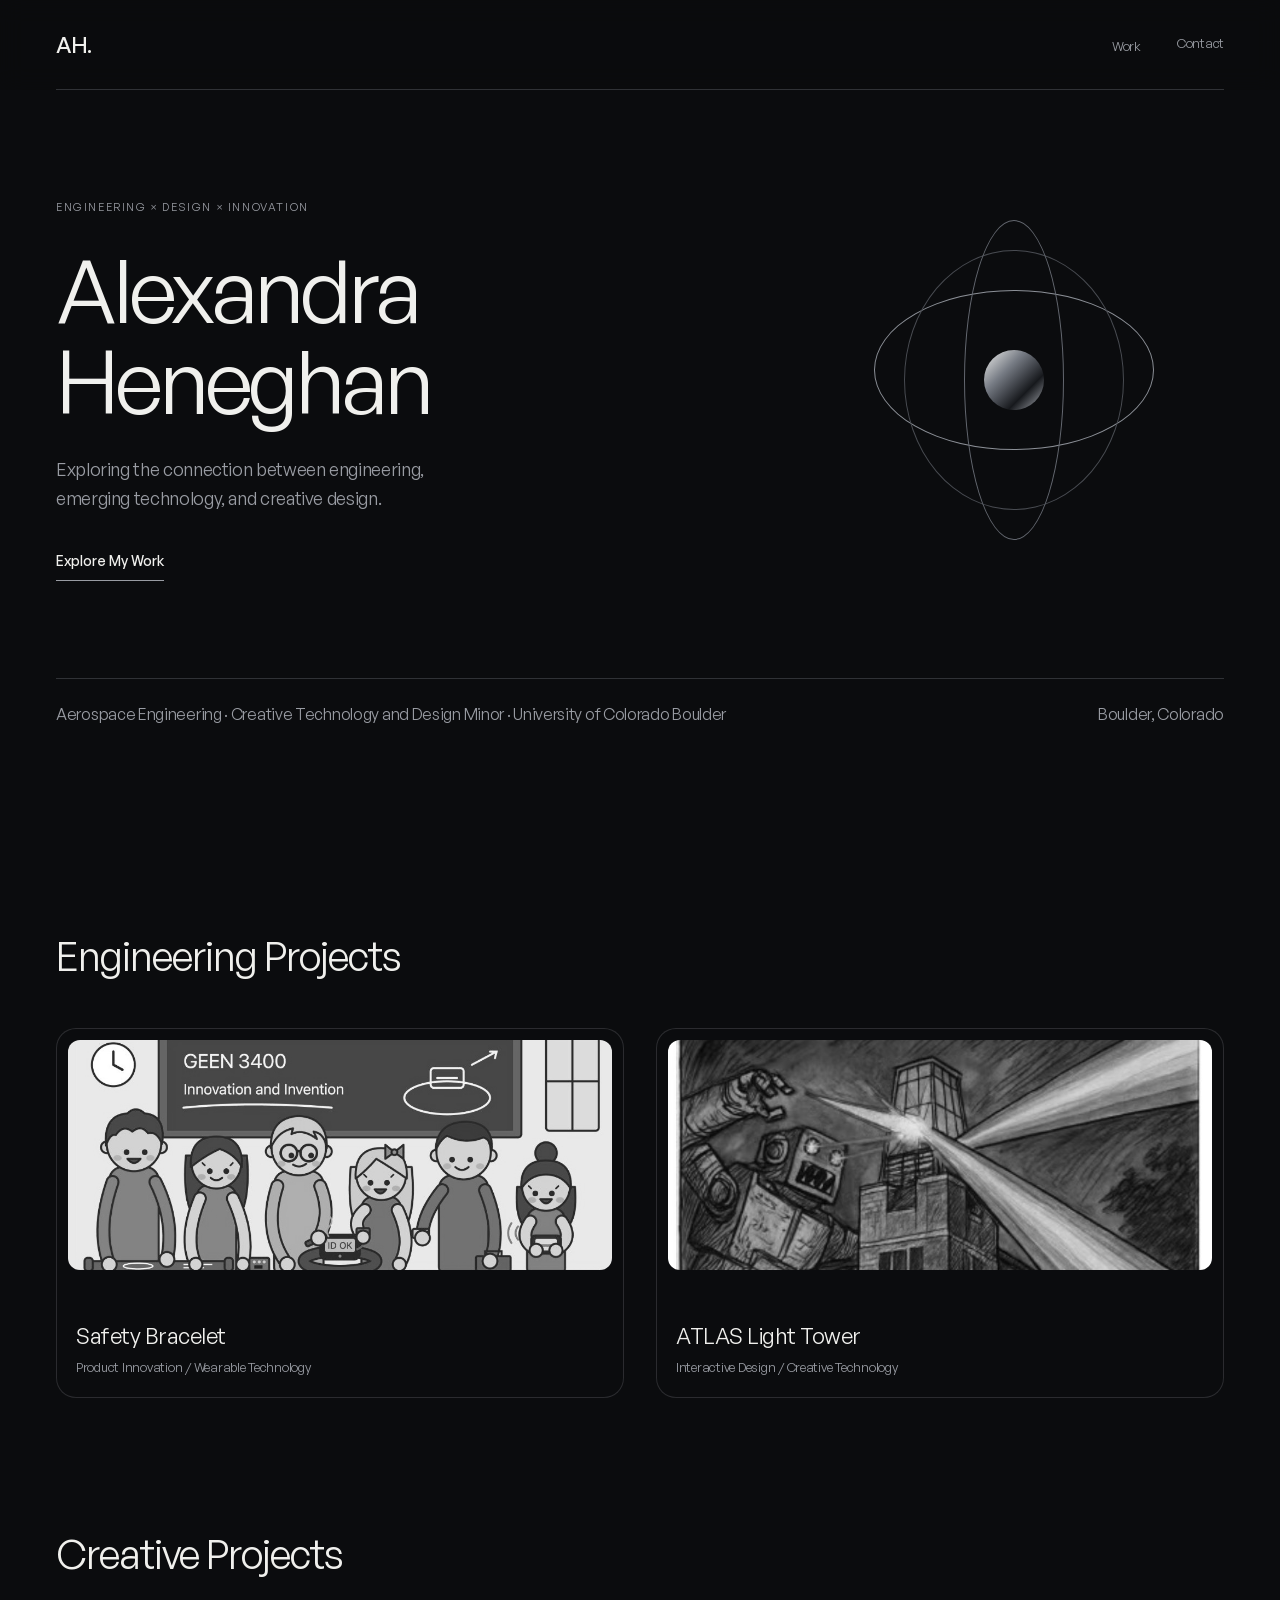
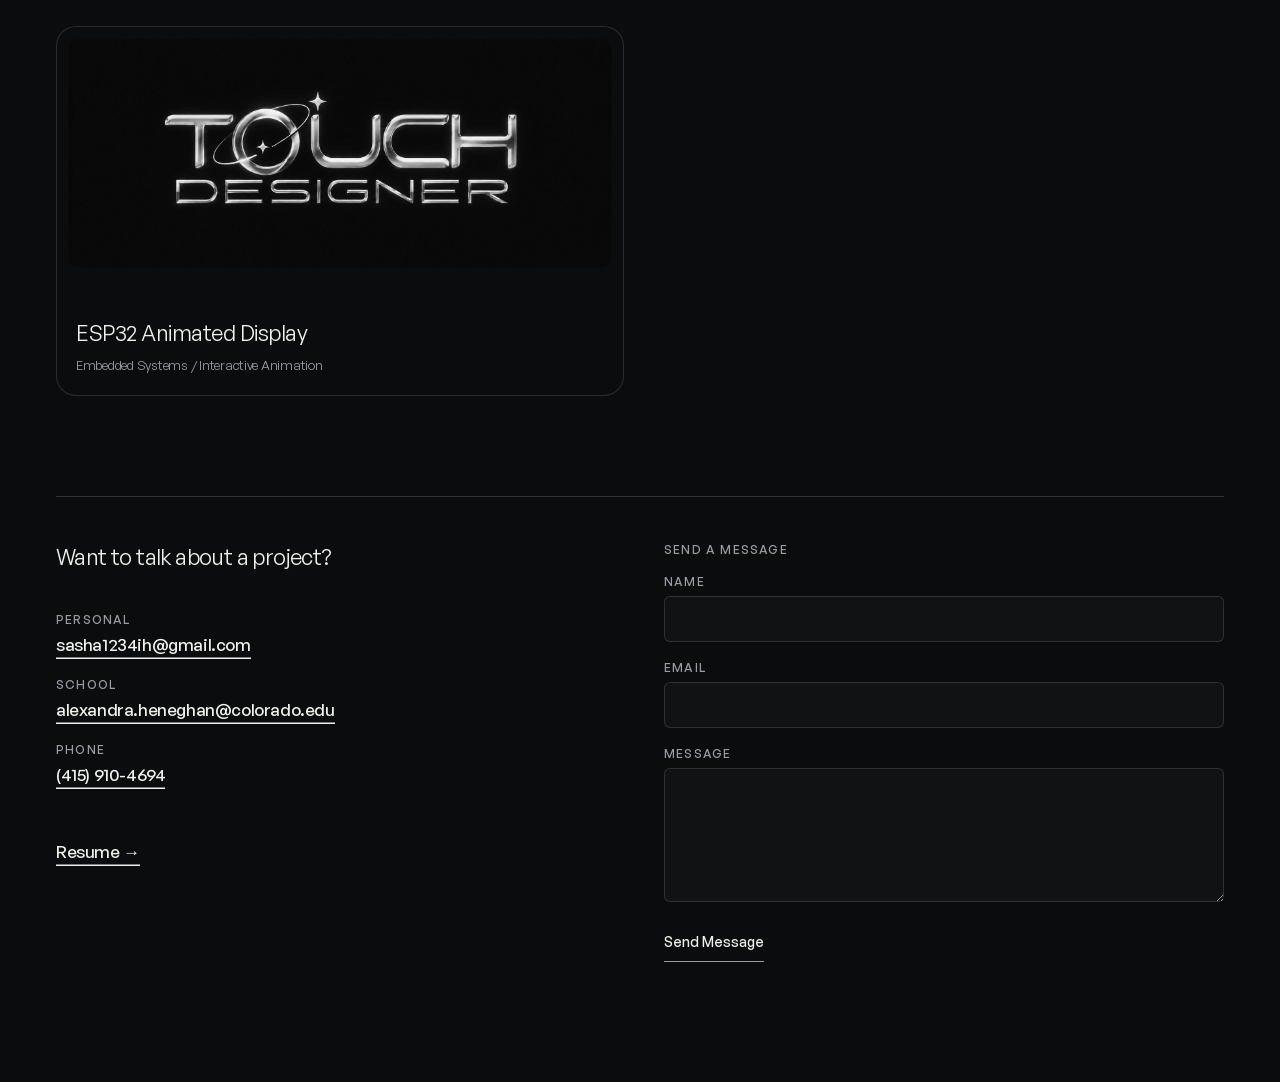
==== index.html @ b5568b9b "Add a contact form and link previews for shared links. Co-Authored-By: Claude Opus 5.5 <noreply@anth" ====
<!DOCTYPE html>
<html lang="en">
  <head>
    <meta charset="UTF-8" />
    <meta name="viewport" content="width=device-width, initial-scale=1" />
    <title>Alexandra Heneghan — Engineering &amp; Creative Technology</title>
    <meta name="description" content="Aerospace engineering student at CU Boulder exploring the connection between engineering, emerging technology, and creative design." />
    <link rel="canonical" href="https://sashahene.github.io/" />
    <meta property="og:type" content="website" />
    <meta property="og:site_name" content="Alexandra Heneghan" />
    <meta property="og:title" content="Alexandra Heneghan — Engineering &amp; Creative Technology" />
    <meta property="og:description" content="Aerospace engineering student at CU Boulder exploring the connection between engineering, emerging technology, and creative design." />
    <meta property="og:url" content="https://sashahene.github.io/" />
    <meta property="og:image" content="https://sashahene.github.io/images/og/home.jpg" />
    <meta property="og:image:width" content="1200" />
    <meta property="og:image:height" content="630" />
    <meta name="twitter:card" content="summary_large_image" />
    <link rel="stylesheet" href="styles.css" />
  </head>
  <body>
    <header class="site-header">
      <nav class="wrap site-nav" aria-label="Primary">
        <a class="logo" href="./">AH.</a>
        <div class="nav-links">
          <div class="nav-menu">
            <a class="label nav-link" href="#work" aria-haspopup="true">Work</a>
            <ul class="nav-dropdown">
              <li>
                <a href="projects/safety-bracelet/">
                  <span class="nav-dropdown-title">Safety Bracelet</span>
                </a>
              </li>
              <li>
                <a href="projects/atlas-light-tower/">
                  <span class="nav-dropdown-title">ATLAS Light Tower</span>
                </a>
              </li>
              <li>
                <a href="projects/esp32-animated-display/">
                  <span class="nav-dropdown-title">ESP32 Animated Display</span>
                </a>
              </li>
            </ul>
          </div>
          <a class="label nav-link" href="#contact">Contact</a>
        </div>
      </nav>
    </header>
    <div class="page">
      <div class="wrap home-top">
        <header class="hero">
          <div class="hero-copy appear">
            <p class="eyebrow">ENGINEERING × DESIGN × INNOVATION</p>
            <h1 class="display">Alexandra Heneghan</h1>
            <p class="lede">
              Exploring the connection between engineering, emerging
              technology, and creative design.
            </p>
            <a class="explore" href="#work">Explore My Work</a>
          </div>
          <div class="orbit" aria-hidden="true">
            <span class="rings">
              <span class="silver"></span>
              <span class="inner"></span>
              <span class="polar"></span>
            </span>
            <span class="core"></span>
          </div>
        </header>

        <div class="hero-foot">
          <p class="label">Aerospace Engineering · Creative Technology and Design Minor · University of Colorado Boulder</p>
          <p class="label">Boulder, Colorado</p>
        </div>
      </div>

      <main class="wrap projects" id="work">
        <h2 class="heading">Engineering Projects</h2>
        <div class="project-grid">
          <a class="card appear" href="projects/safety-bracelet/">
            <div class="card-media has-image">
              <img
                src="images/geen-3400-team.jpg"
                alt="Illustration of the GEEN 3400 team gathered around the safety bracelet prototype."
              />
            </div>
            <div class="card-body">
              <div class="card-row">
                <p class="label card-cta">View Project</p>
              </div>
              <h3>Safety Bracelet</h3>
              <p class="label">Product Innovation / Wearable Technology</p>
            </div>
          </a>
          <a class="card appear" href="projects/atlas-light-tower/">
            <div class="card-media has-image">
              <img
                src="images/atlas-light-tower-poster.jpg"
                alt="Hack the ATLAS Light Tower poster: a robot fires lasers at the ATLAS building's glass tower, splitting into a rainbow."
                style="--focus: 50% 44%"
              />
            </div>
            <div class="card-body">
              <div class="card-row">
                <p class="label card-cta">View Project</p>
              </div>
              <h3>ATLAS Light Tower</h3>
              <p class="label">Interactive Design / Creative Technology</p>
            </div>
          </a>
        </div>
      </main>

      <section class="wrap projects" id="creative">
        <h2 class="heading">Creative Projects</h2>
        <div class="project-grid">
          <a class="card appear" href="projects/esp32-animated-display/">
            <div class="card-media has-image">
              <img
                src="images/esp32-touchdesigner-title.jpg"
                alt="TouchDesigner title in glowing pink chrome lettering, with a ringed planet around the O."
                style="--focus: 50% 50%"
              />
            </div>
            <div class="card-body">
              <div class="card-row">
                <p class="label card-cta">View Project</p>
              </div>
              <h3>ESP32 Animated Display</h3>
              <p class="label">Embedded Systems / Interactive Animation</p>
            </div>
          </a>
        </div>
      </section>

      <section class="wrap contact" id="contact">
        <div class="contact-body appear">
          <div class="contact-details">
            <h3 class="contact-title">Want to talk about a project?</h3>
            <dl class="contact-list">
              <div>
                <dt class="contact-kicker">Personal</dt>
                <dd><a class="contact-value" href="mailto:sasha1234ih@gmail.com">sasha1234ih@gmail.com</a></dd>
              </div>
              <div>
                <dt class="contact-kicker">School</dt>
                <dd><a class="contact-value" href="mailto:alexandra.heneghan@colorado.edu">alexandra.heneghan@colorado.edu</a></dd>
              </div>
              <div>
                <dt class="contact-kicker">Phone</dt>
                <dd><a class="contact-value" href="tel:+14159104694">(415) 910-4694</a></dd>
              </div>
            </dl>
            <div class="contact-links">
              <a class="contact-value" href="resume/">Resume →</a>
            </div>
          </div>
          <form
            class="contact-form"
            action="https://formsubmit.co/sasha1234ih@gmail.com"
            method="POST"
          >
            <p class="contact-kicker">Send a message</p>
            <label class="field">
              <span class="contact-kicker">Name</span>
              <input type="text" name="name" autocomplete="name" required />
            </label>
            <label class="field">
              <span class="contact-kicker">Email</span>
              <input type="email" name="email" autocomplete="email" required />
            </label>
            <label class="field">
              <span class="contact-kicker">Message</span>
              <textarea name="message" rows="5" required></textarea>
            </label>
            <input type="hidden" name="_subject" value="New message from your portfolio" />
            <input type="hidden" name="_template" value="table" />
            <input type="hidden" name="_captcha" value="false" />
            <input type="text" name="_honey" class="form-trap" tabindex="-1" autocomplete="off" aria-hidden="true" />
            <div class="form-foot">
              <button class="form-send" type="submit">Send Message</button>
              <p class="form-status" role="status" aria-live="polite"></p>
            </div>
          </form>
        </div>
      </section>
    </div>
    <script src="main.js"></script>
  </body>
</html>
---- styles.css ----
/* Values measured from the published Framer site (sashhaportfolio1.framer.website).
   Breakpoints match Framer's: desktop >= 1200px, tablet 810-1199px, phone < 810px. */

/* General Sans (Fontshare, ITF Free Font License), bundled so the site
   has no outside dependencies. */
@font-face {
  font-family: "General Sans";
  src: url("fonts/general-sans-400.woff2") format("woff2");
  font-weight: 400;
  font-style: normal;
  font-display: swap;
}

@font-face {
  font-family: "General Sans";
  src: url("fonts/general-sans-500.woff2") format("woff2");
  font-weight: 500;
  font-style: normal;
  font-display: swap;
}

:root {
  --bg: #0b0c0e;
  --ink: #f0f0ed;
  --muted: #999ca3;
  --rule: #303236;
  --panel: rgba(153, 156, 163, 0.04);
  --panel-line: rgba(153, 156, 163, 0.22);
  --step-line: rgba(153, 156, 163, 0.5);
  --gutter: 56px;
}

*,
*::before,
*::after {
  box-sizing: border-box;
}

html {
  background: var(--bg);
}

body {
  margin: 0;
  background: var(--bg);
  color: var(--ink);
  font-family: "General Sans", Arial, sans-serif;
  font-weight: 400;
  -webkit-font-smoothing: antialiased;
  -moz-osx-font-smoothing: grayscale;
  overflow-x: clip;
}

h1,
h2,
h3,
p {
  margin: 0;
  font-weight: 400;
}

a {
  color: inherit;
  text-decoration: none;
}

/* Shared type */

.label {
  font-size: 13px;
  line-height: 19.5px;
  letter-spacing: -0.26px;
  color: var(--muted);
}

.lede {
  font-size: 18px;
  line-height: 28.8px;
  letter-spacing: -0.36px;
  color: var(--muted);
}

.display {
  font-size: 88px;
  line-height: 1.04;
  letter-spacing: -4px;
  color: var(--ink);
}

.heading {
  font-size: 40px;
  line-height: 1.2;
  letter-spacing: -1px;
  color: var(--ink);
}

.page {
  padding: 0 var(--gutter);
}

.wrap {
  width: 100%;
  max-width: 1328px;
  margin: 0 auto;
}

/* Entrance animations: Framer's "appear" fades */

.appear {
  opacity: 0;
  transform: translateY(var(--rise, 24px));
  transition:
    opacity 0.8s cubic-bezier(0.44, 0, 0.56, 1),
    transform 0.8s cubic-bezier(0.44, 0, 0.56, 1);
}

.appear.is-in {
  opacity: 1;
  transform: none;
}

@media (prefers-reduced-motion: reduce) {
  .appear {
    opacity: 1;
    transform: none;
    transition: none;
  }
}

/* Home: header + hero */

/* The top bar (AH., Work, Contact) stays pinned while any page scrolls,
   with its background running edge to edge. */
.site-header {
  position: sticky;
  top: 0;
  z-index: 20;
  padding: 0 var(--gutter);
  background: rgba(11, 12, 14, 0.85);
  -webkit-backdrop-filter: blur(12px);
  backdrop-filter: blur(12px);
}

/* Links from project pages land on these sections below the pinned bar. */
#work,
#contact {
  scroll-margin-top: 114px;
}

.home-top {
  min-height: 810px;
  display: flex;
  flex-direction: column;
}

.site-nav {
  display: flex;
  align-items: center;
  justify-content: space-between;
  padding: 32px 0;
  box-shadow: inset 0 -1px 0 var(--rule);
}

.logo {
  font-size: 22px;
  line-height: 26.4px;
  font-weight: 500;
  letter-spacing: -1px;
}

.nav-links {
  display: flex;
  gap: 36px;
}

.hero {
  display: flex;
  align-items: center;
  gap: 40px;
  padding: 100px 0 88px;
}

.hero-copy {
  --rise: 12px;
  flex: 1 0 0;
  min-width: 0;
  display: flex;
  flex-direction: column;
  gap: 28px;
}

.hero-copy .explore {
  align-self: flex-start;
}

.eyebrow {
  font-size: 11px;
  line-height: 16.5px;
  letter-spacing: 1.6px;
  color: var(--muted);
}

/* Emphasis inside body text: brighter and slightly heavier, not bold. */
.lede strong {
  font-weight: 500;
  color: var(--ink);
}

.hero-copy .lede {
  max-width: 440px;
}

.explore {
  padding: 12px 0;
  box-shadow: inset 0 -1px 0 var(--muted);
  font-size: 14px;
  line-height: 16.8px;
  font-weight: 500;
  color: var(--ink);
  transition: box-shadow 0.25s ease;
}

.explore:hover,
.explore:focus-visible {
  box-shadow: inset 0 -1.5px 0 var(--ink);
}

.orbit {
  position: relative;
  flex: none;
  width: 400px;
  height: 400px;
}

.orbit span {
  position: absolute;
  border-radius: 50%;
}

/* The three rings turn together as one piece around the chrome core,
   which sits at 190px, 190px in the drawing. */

.orbit .rings {
  inset: 0;
  border-radius: 0;
  transform-origin: 190px 190px;
  animation: orbit-spin 180s linear infinite;
}

.orbit .silver {
  top: 100px;
  left: 50px;
  width: 280px;
  height: 160px;
  border: 1px solid #8b8f96;
  animation: silver-pulse 3s ease-in-out infinite alternate;
}

.orbit .inner {
  top: 60px;
  left: 80px;
  width: 220px;
  height: 260px;
  border: 1px solid #484b51;
}

.orbit .polar {
  top: 30px;
  left: 140px;
  width: 100px;
  height: 320px;
  border: 1px solid #63676f;
}

@keyframes orbit-spin {
  to {
    transform: rotate(360deg);
  }
}

.orbit .core {
  top: 160px;
  left: 160px;
  width: 60px;
  height: 60px;
  background: linear-gradient(135deg, #f0f0ed 0%, #777c85 35%, #17191d 70%, #aaaeb5 100%);
}

@keyframes silver-pulse {
  from {
    opacity: 0.35;
  }
  to {
    opacity: 0.75;
  }
}

@media (prefers-reduced-motion: reduce) {
  .orbit span {
    animation: none;
  }

  .orbit .silver {
    opacity: 0.7;
  }
}

.hero-foot {
  display: flex;
  align-items: center;
  justify-content: space-between;
  padding: 24px 0;
  box-shadow: inset 0 1px 0 var(--rule);
}

.hero-foot .label {
  font-size: 16px;
  line-height: 24px;
  letter-spacing: -0.3px;
}

/* Home: project gallery */

.projects {
  display: flex;
  flex-direction: column;
  gap: 48px;
  padding: 32px 0 100px;
}

.project-grid {
  display: grid;
  grid-template-columns: repeat(2, minmax(0, 1fr));
  gap: 40px 32px;
}

.card {
  display: flex;
  flex-direction: column;
  gap: 12px;
  padding: 12px;
  box-shadow: inset 0 0 0 1px var(--panel-line);
  border-radius: 20px;
  background: var(--bg);
  overflow: clip;
  transition: box-shadow 0.3s ease;
}

a.card {
  cursor: pointer;
}

.card-media {
  position: relative;
  height: 230px;
  border-radius: 12px;
  background: var(--panel);
  overflow: clip;
}

.card-media::before {
  content: "";
  position: absolute;
  inset: 0;
  background-image: url("data:image/svg+xml,%3Csvg xmlns='http://www.w3.org/2000/svg' width='126' height='126'%3E%3Cpath d='M126 0v21.584L21.584 126H0v-17.585L108.415 0H126Zm0 108.414V126h-17.586L126 108.414Zm0-84v39.171L63.585 126H24.414L126 24.414Zm0 42v39.17L105.584 126h-39.17L126 66.414ZM105.586 0 0 105.586V66.415L66.415 0h39.171Zm-42 0L0 63.586V24.415L24.415 0h39.171Zm-42 0L0 21.586V0h21.586Z' fill='rgb(136, 136, 136, 0.2)' fill-rule='evenodd'/%3E%3C/svg%3E");
  background-size: 64px auto;
  transition: transform 0.4s ease;
}

.card-media.has-image::before {
  content: none;
}

.card-media img {
  position: absolute;
  inset: 0;
  width: 100%;
  height: 100%;
  object-fit: cover;
  /* Each card can pick which part of its image to keep in view. */
  object-position: var(--focus, 50% 20%);
  filter: grayscale(1);
  transition: transform 0.4s ease;
}

.card:hover .card-media img {
  transform: scale(1.035);
}

.card-media .label {
  position: absolute;
  top: 24px;
  left: 24px;
}

.card-body {
  display: flex;
  flex-direction: column;
  gap: 8px;
  padding: 12px 8px 8px;
}

.card-row {
  display: flex;
  align-items: center;
  justify-content: flex-end;
}

.card-cta {
  opacity: 0;
  transition: opacity 0.3s ease;
}

.card h3 {
  font-size: 22px;
  line-height: 1.3;
  letter-spacing: -0.5px;
  color: var(--ink);
}

.card:hover {
  box-shadow: inset 0 0 0 1px var(--step-line);
}

.card:hover .card-cta {
  opacity: 1;
}

.card:hover .card-media::before {
  transform: scale(1.035);
}

/* Project page */

.project-page {
  padding: 32px var(--gutter) 100px;
}

.project-page .wrap {
  display: flex;
  flex-direction: column;
  gap: 100px;
}

/* A section that belongs with the one above it sits closer to it. */
.project-page .block.is-tucked {
  margin-top: -56px;
}

.project-head {
  --rise: 16px;
  display: flex;
  flex-direction: column;
  gap: 32px;
}

.back {
  transition: color 0.2s ease;
}

.back:hover {
  color: var(--ink);
}

.meta {
  display: grid;
  grid-template-columns: repeat(2, minmax(0, 1fr));
  gap: 32px;
}


/* The header image is its own box: no frame around it, shown whole at its
   natural shape, as wide as the page allows up to 640px tall. */
/* A section placed inside the page header gets extra room above it. */
.project-head > .block {
  margin-top: 24px;
}

/* The date line sits close to the subtitle above it. */
.project-head > .lede + .meta {
  margin-top: -12px;
}

/* A small link right under a section heading sits close to it. */
.block > .heading + .label {
  margin-top: -20px;
}

/* Details that should always stack, even on wide screens. */
.meta.is-stacked {
  grid-template-columns: minmax(0, 1fr);
  gap: 12px;
}

/* A header image that links somewhere dims slightly on hover. */
.render-link {
  display: block;
  width: fit-content;
  max-width: 100%;
}

.render-link img {
  transition: opacity 0.2s ease;
}

.render-link:hover img {
  opacity: 0.85;
}

.render img {
  display: block;
  width: auto;
  max-width: 100%;
  height: auto;
  max-height: 640px;
  border-radius: 20px;
}

.block {
  display: flex;
  flex-direction: column;
  gap: 32px;
}

/* Design Process: one compact row of steps joined by arrows. */

.flow {
  display: flex;
  align-items: center;
  margin: 0;
  padding: 0;
  list-style: none;
}

.flow li {
  display: flex;
  flex: 1 1 0;
  align-items: center;
}

.flow li:last-child {
  flex: none;
}

/* Arrow from each step to the next: a 1px line with a small chevron. */
.flow li:not(:last-child)::after {
  content: "";
  flex: 1;
  min-width: 32px;
  height: 10px;
  margin: 0 12px;
  background:
    url("data:image/svg+xml,%3Csvg xmlns='http://www.w3.org/2000/svg' width='6' height='10'%3E%3Cpath d='M1 1l4 4-4 4' fill='none' stroke='%23999ca3' stroke-width='1'/%3E%3C/svg%3E")
      right center / 6px 10px no-repeat,
    linear-gradient(var(--step-line), var(--step-line)) left center / calc(100% - 1px) 1px no-repeat;
}

.flow-step {
  display: flex;
  align-items: baseline;
  gap: 12px;
  padding: 16px 20px;
  border-radius: 12px;
  background: var(--panel);
  box-shadow: inset 0 0 0 1px var(--panel-line);
  white-space: nowrap;
}

.flow-step .lede {
  color: var(--ink);
}

/* The "iterate" loop under the row runs from Customer Feedback back to
   Prototype. main.js measures the two steps and draws its path. */
.flow-wrap {
  position: relative;
  padding-bottom: 44px;
}

.flow-loop {
  position: absolute;
  inset: 0;
  width: 100%;
  height: 100%;
  overflow: visible;
  pointer-events: none;
}

.flow-loop path {
  fill: none;
  stroke: var(--step-line);
  stroke-width: 1;
}

.flow-loop-label {
  position: absolute;
  padding: 0 10px;
  background: var(--bg);
  transform: translate(-50%, -50%);
  white-space: nowrap;
}

/* Column layout: the label sits beside the vertical part of the loop. */
.flow-loop-label.is-beside {
  padding: 0;
  transform: translateY(-50%);
}

.flow-loop:not(.is-drawn) ~ .flow-loop-label {
  visibility: hidden;
}

.prototype {
  display: flex;
  flex-direction: column;
  gap: 24px;
}

/* The two 3D models sit side by side, each with a small caption. */
.model-pair {
  display: grid;
  grid-template-columns: repeat(2, minmax(0, 1fr));
  gap: 24px;
}

.model {
  display: flex;
  flex-direction: column;
  gap: 12px;
  margin: 0;
}

.prototype iframe {
  display: block;
  width: 100%;
  height: 520px;
  border: 0;
  border-radius: 20px;
  background: #000;
}

/* Portrait phone video: shown whole at its natural shape, like the header image. */
.tower-video {
  display: block;
  align-self: flex-start;
  width: auto;
  max-width: 100%;
  height: 640px;
  aspect-ratio: 9 / 16;
  border-radius: 20px;
  background: #000;
}

/* Clēar pitch deck, shown in the browser's PDF viewer. */
.pitch {
  display: flex;
  flex-direction: column;
  gap: 12px;
  margin: 0;
}

/* Pitch and ad sit side by side. The video sets the row's height (16:9)
   and the pitch viewer stretches to match it. */
.clear-media {
  display: grid;
  grid-template-columns: repeat(2, minmax(0, 1fr));
  gap: 24px;
}

.ad {
  display: flex;
  flex-direction: column;
  gap: 12px;
  margin: 0;
}

.ad video {
  display: block;
  width: 100%;
  aspect-ratio: 16 / 9;
  border-radius: 20px;
  background: #000;
}

.pitch iframe {
  display: block;
  flex: 1;
  width: 100%;
  min-height: 0;
  border: 0;
  border-radius: 20px;
  background: var(--panel);
  box-shadow: inset 0 0 0 1px var(--panel-line);
}

/* Paragraphs that belong together, spaced closer than separate blocks. */
.text-stack {
  display: flex;
  flex-direction: column;
  gap: 12px;
}

/* System architecture diagram: stacked nodes joined by thin arrows. */
.arch {
  display: flex;
  flex-direction: column;
  gap: 16px;
  margin: 0;
}

.arch-panel {
  display: flex;
  flex-direction: column;
  align-items: center;
  gap: 4px;
  padding: 40px 24px 24px;
  border-radius: 20px;
  background: var(--panel);
  box-shadow: inset 0 0 0 1px var(--panel-line);
}

.arch-node {
  display: flex;
  flex-direction: column;
  align-items: center;
  gap: 6px;
  text-align: center;
}

.arch-box {
  align-self: stretch;
  padding: 20px 24px;
  border-radius: 12px;
  background: var(--bg);
  box-shadow: inset 0 0 0 1px var(--panel-line);
}

/* Not built yet: a dashed outline instead of a solid one. */
.arch-box.is-planned {
  box-shadow: none;
  outline: 1px dashed var(--step-line);
  outline-offset: -1px;
}

.arch-title {
  display: flex;
  align-items: center;
  gap: 10px;
  font-size: 20px;
  line-height: 1.3;
  letter-spacing: -0.3px;
  color: var(--ink);
}

.arch-desc {
  font-size: 15px;
  line-height: 1.5;
  color: var(--muted);
}

.arch-icon {
  flex: none;
  width: 22px;
  height: 22px;
  fill: none;
  stroke: var(--muted);
  stroke-width: 1.5;
  stroke-linecap: round;
  stroke-linejoin: round;
}

.arch-link {
  display: flex;
  align-items: center;
  justify-content: center;
  gap: 10px;
  padding: 12px 0;
}

.arch-arrow {
  width: 10px;
  height: 28px;
  fill: none;
  stroke: var(--muted);
  stroke-width: 1;
  stroke-linecap: round;
  stroke-linejoin: round;
}

.arch-pair {
  display: grid;
  grid-template-columns: repeat(3, minmax(0, 1fr));
  gap: 16px;
  align-self: stretch;
}

.arch-branch {
  display: flex;
  flex-direction: column;
}

.arch-branch .arch-box {
  flex: 1;
}

/* An idea that may or may not be built: dashed and dimmed. */
.arch-branch.is-potential {
  opacity: 0.6;
}

.arch figcaption {
  max-width: 820px;
}

@media (max-width: 559.98px) {
  .arch-pair {
    grid-template-columns: minmax(0, 1fr);
  }

  .arch-title {
    font-size: 18px;
  }
}

/* A screenshot of the TouchDesigner network, framed like the other media. */
.network-shot {
  display: flex;
  flex-direction: column;
  gap: 16px;
  margin: 0;
}

.network-shot img {
  display: block;
  width: 100%;
  max-width: 700px;
  border-radius: 20px;
  box-shadow: 0 0 0 1px var(--panel-line);
}

.network-shot figcaption {
  max-width: 700px;
}

/* The finished eyes beside the network that makes them. */
.td-media {
  display: flex;
  flex-wrap: wrap;
  align-items: flex-start;
  gap: 48px;
}

.eyes-preview {
  display: flex;
  flex-direction: column;
  align-items: center;
  gap: 16px;
  margin: 0;
}

.eyes-preview figcaption {
  text-align: center;
}

/* A circle like the ESP32's round LCD, with a thin bezel ring. */
.round-screen {
  width: 320px;
  aspect-ratio: 1;
  border-radius: 50%;
  overflow: hidden;
  background: #000;
  box-shadow:
    0 0 0 1px var(--step-line),
    0 0 0 10px #16171a,
    0 0 0 11px var(--panel-line);
  margin: 11px;
}

.round-screen svg,
.round-screen video {
  display: block;
  width: 100%;
  height: 100%;
  object-fit: cover;
}

.td-media .network-shot {
  flex: 1 1 420px;
}

@media (max-width: 559.98px) {
  .round-screen {
    width: 240px;
  }
}

/* Resume page: the PDF shown at a letter page's shape. */
.resume-frame {
  display: block;
  width: 100%;
  max-width: 900px;
  aspect-ratio: 8.5 / 11;
  border: 0;
  border-radius: 20px;
  background: var(--panel);
  box-shadow: inset 0 0 0 1px var(--panel-line);
}

.pitch-caption {
  display: flex;
  justify-content: space-between;
  gap: 12px;
}

.pitch-link {
  transition: color 0.2s ease;
}

.pitch-link:hover {
  color: var(--ink);
}

/* Nav: the Work menu opens a list of projects on hover or keyboard focus. */

.nav-menu {
  position: relative;
}

.nav-dropdown {
  position: absolute;
  top: 100%;
  right: -12px;
  z-index: 10;
  width: 220px;
  margin: 0;
  padding: 8px;
  list-style: none;
  border-radius: 12px;
  background: var(--bg);
  box-shadow:
    inset 0 0 0 1px var(--panel-line),
    0 16px 40px rgba(0, 0, 0, 0.45);
  opacity: 0;
  visibility: hidden;
  transform: translateY(18px);
  transition:
    opacity 0.2s ease,
    transform 0.2s ease,
    visibility 0.2s;
}

/* Invisible strip between "Work" and the list so the pointer can cross it. */
.nav-dropdown::before {
  content: "";
  position: absolute;
  inset: -16px 0 100%;
}

.nav-menu:hover .nav-dropdown,
.nav-menu:focus-within .nav-dropdown {
  opacity: 1;
  visibility: visible;
  transform: translateY(12px);
}

.nav-menu:hover > .nav-link {
  color: var(--ink);
}

.nav-dropdown a,
.nav-dropdown .is-soon {
  display: block;
  padding: 8px 12px;
  border-radius: 8px;
  transition: background 0.2s ease;
}

.nav-dropdown a:hover,
.nav-dropdown a:focus-visible {
  background: var(--panel);
  box-shadow: inset 0 0 0 1px var(--panel-line);
}

.nav-dropdown-title {
  font-size: 15px;
  line-height: 1.4;
  letter-spacing: -0.2px;
  color: var(--ink);
}

/* Projects without a page yet are listed but dimmed. */
.nav-dropdown .is-soon {
  opacity: 0.45;
  cursor: default;
}

/* Home: contact */

.nav-link {
  transition: color 0.2s ease;
}

.nav-link:hover {
  color: var(--ink);
}

.contact {
  display: flex;
  flex-direction: column;
  gap: 40px;
  padding: 48px 0 120px;
  box-shadow: inset 0 1px 0 var(--rule);
}

.contact-body {
  display: flex;
  align-items: flex-start;
  gap: 80px;
}

.contact-details {
  display: flex;
  flex-direction: column;
  align-items: flex-start;
  gap: 28px;
}

.contact-title {
  font-size: 22px;
  font-weight: 400;
  line-height: 1.2;
  letter-spacing: -0.6px;
  color: var(--ink);
}

.contact-list {
  display: flex;
  flex-direction: column;
  gap: 20px;
}

.contact-list > div {
  display: flex;
  flex-direction: column;
  gap: 8px;
}

.contact-list dd {
  margin: 0;
}

.contact-kicker {
  font-size: 12px;
  font-weight: 500;
  line-height: 1;
  letter-spacing: 1.2px;
  text-transform: uppercase;
  color: var(--muted);
}

.contact-value {
  display: inline-block;
  padding-bottom: 3px;
  font-size: 17px;
  font-weight: 500;
  line-height: 1.3;
  letter-spacing: -0.4px;
  color: var(--ink);
  box-shadow: inset 0 -1.5px 0 var(--ink);
  overflow-wrap: anywhere;
  transition:
    color 0.2s ease,
    box-shadow 0.2s ease;
}

.contact-value:hover {
  color: var(--muted);
  box-shadow: inset 0 -1.5px 0 var(--muted);
}

.contact-links {
  display: flex;
  gap: 40px;
  margin-top: 8px;
}

.contact-form {
  flex: 1;
  max-width: 560px;
  margin-left: auto;
  display: flex;
  flex-direction: column;
  gap: 20px;
}

.field {
  display: flex;
  flex-direction: column;
  gap: 8px;
}

.field input,
.field textarea {
  width: 100%;
  padding: 12px 14px;
  border: 0;
  border-radius: 6px;
  background: var(--panel);
  box-shadow: inset 0 0 0 1px var(--panel-line);
  font: inherit;
  font-size: 16px;
  color: var(--ink);
  resize: vertical;
  transition: box-shadow 0.2s ease;
}

.field input:focus,
.field textarea:focus {
  outline: none;
  box-shadow: inset 0 0 0 1px var(--ink);
}

.form-trap {
  position: absolute;
  left: -9999px;
}

.form-foot {
  display: flex;
  align-items: center;
  gap: 20px;
  flex-wrap: wrap;
}

.form-send {
  padding: 12px 0;
  border: 0;
  background: none;
  box-shadow: inset 0 -1px 0 var(--muted);
  font: inherit;
  font-size: 14px;
  line-height: 16.8px;
  font-weight: 500;
  color: var(--ink);
  cursor: pointer;
  transition: box-shadow 0.25s ease;
}

.form-send:hover,
.form-send:focus-visible {
  box-shadow: inset 0 -1.5px 0 var(--ink);
}

.form-send:disabled {
  color: var(--muted);
  cursor: default;
}

.form-status {
  font-size: 14px;
  color: var(--muted);
}

@media (max-width: 809.98px) {
  .contact-form {
    width: 100%;
    max-width: none;
    margin-left: 0;
  }

  .contact {
    gap: 32px;
    padding: 40px 0 80px;
  }

  .contact-title {
    font-size: 20px;
  }

  .contact-body {
    flex-direction: column;
    gap: 40px;
  }

  .contact-value {
    font-size: 16px;
  }
}

/* Only stack the models when there's truly no room for two. */
@media (max-width: 559.98px) {
  .model-pair,
  .clear-media {
    grid-template-columns: minmax(0, 1fr);
  }

  .pitch iframe {
    flex: none;
    height: 420px;
  }
}




/* Tablet */

@media (max-width: 1199.98px) {
  :root {
    --gutter: 32px;
  }

  .display {
    font-size: 64px;
    letter-spacing: -3px;
  }

  .heading {
    font-size: 36px;
  }

  .hero {
    gap: 24px;
  }

  .orbit {
    width: 300px;
    transform: scale(0.75);
  }

  .projects .heading {
    font-size: 36px;
  }

  .project-grid {
    gap: 24px;
  }

  .card h3 {
    font-size: 20px;
  }


  .prototype iframe {
    height: 440px;
  }
}

/* Phone */

@media (max-width: 809.98px) {
  :root {
    --gutter: 24px;
  }

  .home-top {
    min-height: 0;
  }

  .site-nav {
    padding: 24px 0;
  }

  .nav-links {
    gap: 24px;
  }

  .display {
    font-size: 52px;
    letter-spacing: -2px;
  }

  .heading {
    font-size: 32px;
  }

  .hero {
    flex-direction: column;
    align-items: stretch;
    gap: 24px;
    padding: 64px 0 32px;
  }

  .hero-copy {
    gap: 24px;
  }

  .orbit {
    width: 100%;
    height: 300px;
    transform: scale(0.8);
  }

  .hero-foot {
    flex-direction: column;
    align-items: flex-start;
    gap: 8px;
  }

  .projects {
    gap: 32px;
    padding: 48px 0 64px;
  }

  .projects .heading {
    font-size: 32px;
  }

  .project-grid {
    grid-template-columns: minmax(0, 1fr);
    gap: 32px;
  }

  .project-page {
    padding: 24px var(--gutter) 64px;
  }

  .project-page .wrap {
    gap: 64px;
  }

  .project-page .block.is-tucked {
    margin-top: -32px;
  }

  .project-head {
    gap: 24px;
  }

  .meta {
    grid-template-columns: minmax(0, 1fr);
    gap: 12px;
  }


  .flow-wrap {
    padding-bottom: 0;
  }

  .flow,
  .flow li {
    flex-direction: column;
    align-items: flex-start;
  }

  /* Same arrow as the row, turned to point down. The box is laid out 28px
     wide by 10px tall, so the vertical margins make room for it once turned. */
  .flow li:not(:last-child)::after {
    flex: none;
    width: 28px;
    min-width: 0;
    height: 10px;
    margin: 15px 0 15px 10px;
    transform: rotate(90deg);
  }

  .model-pair {
    gap: 16px;
  }

  .prototype iframe {
    height: 380px;
  }

}
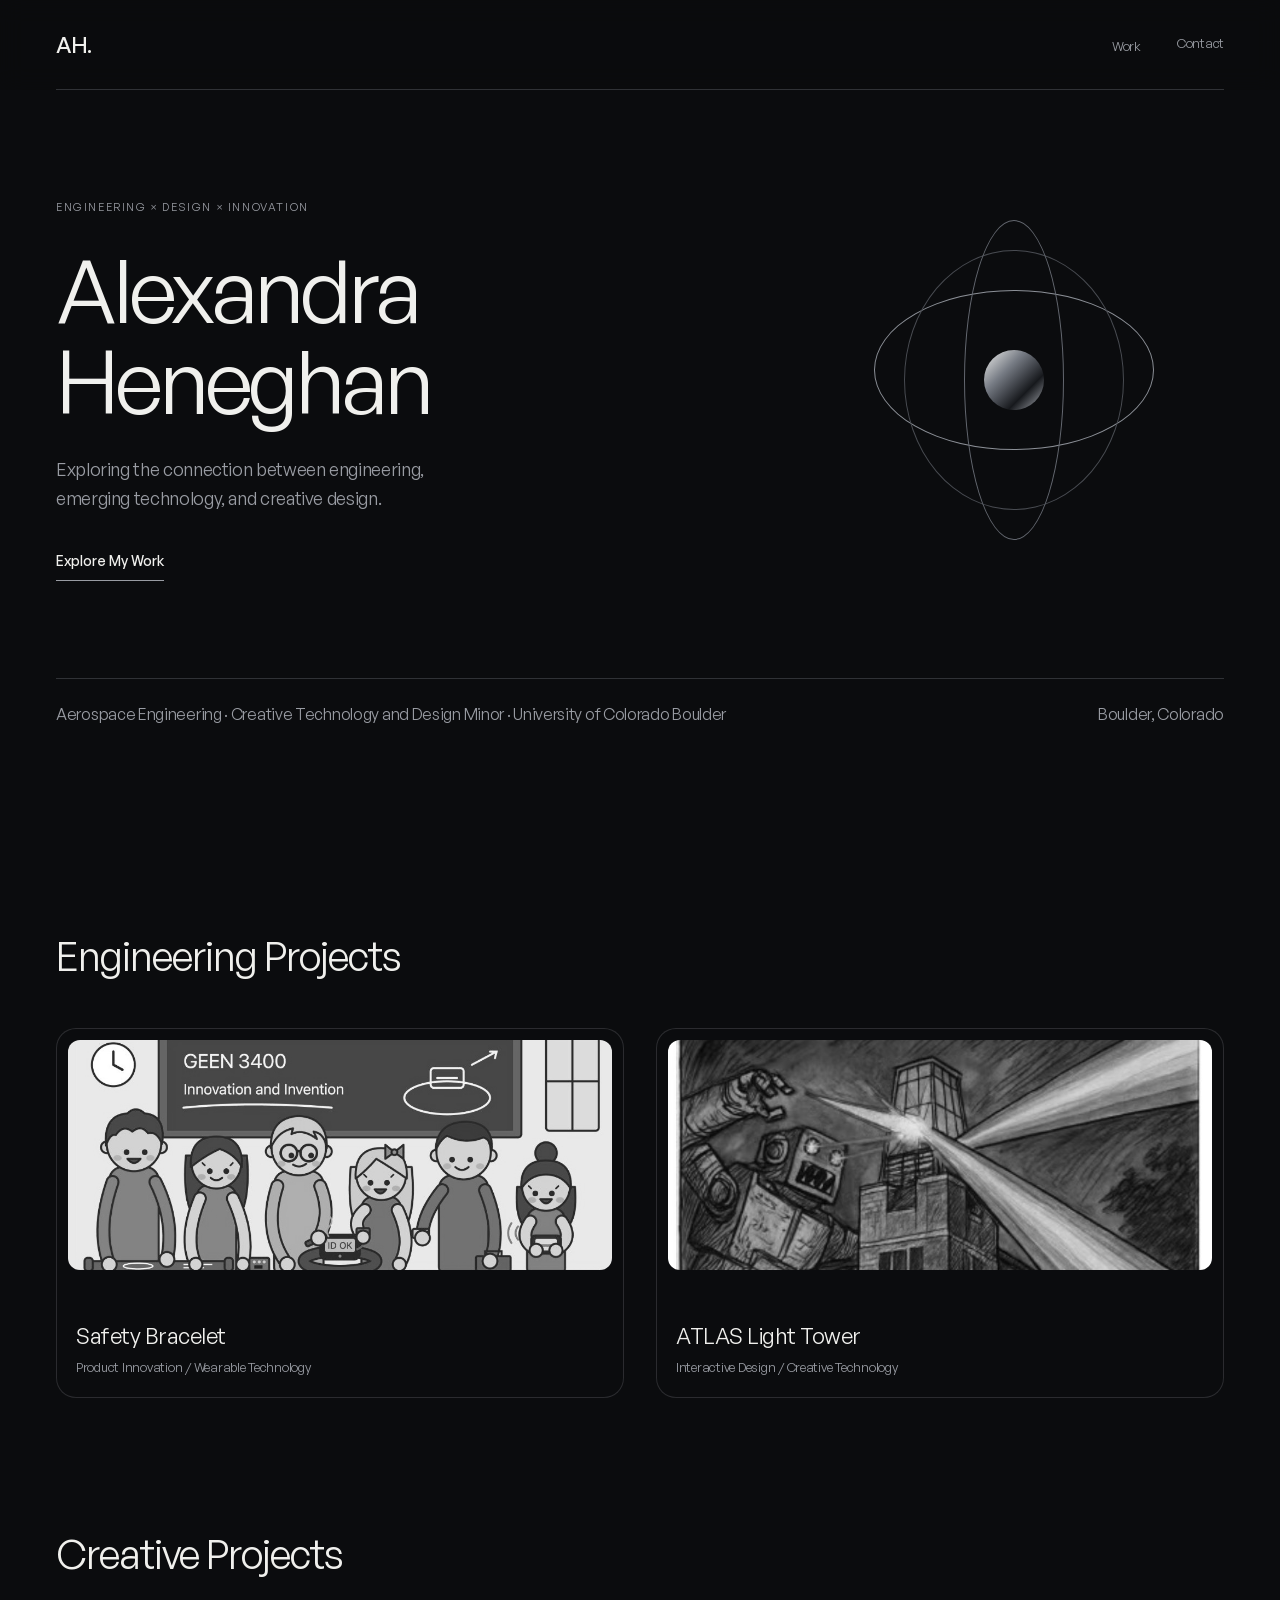
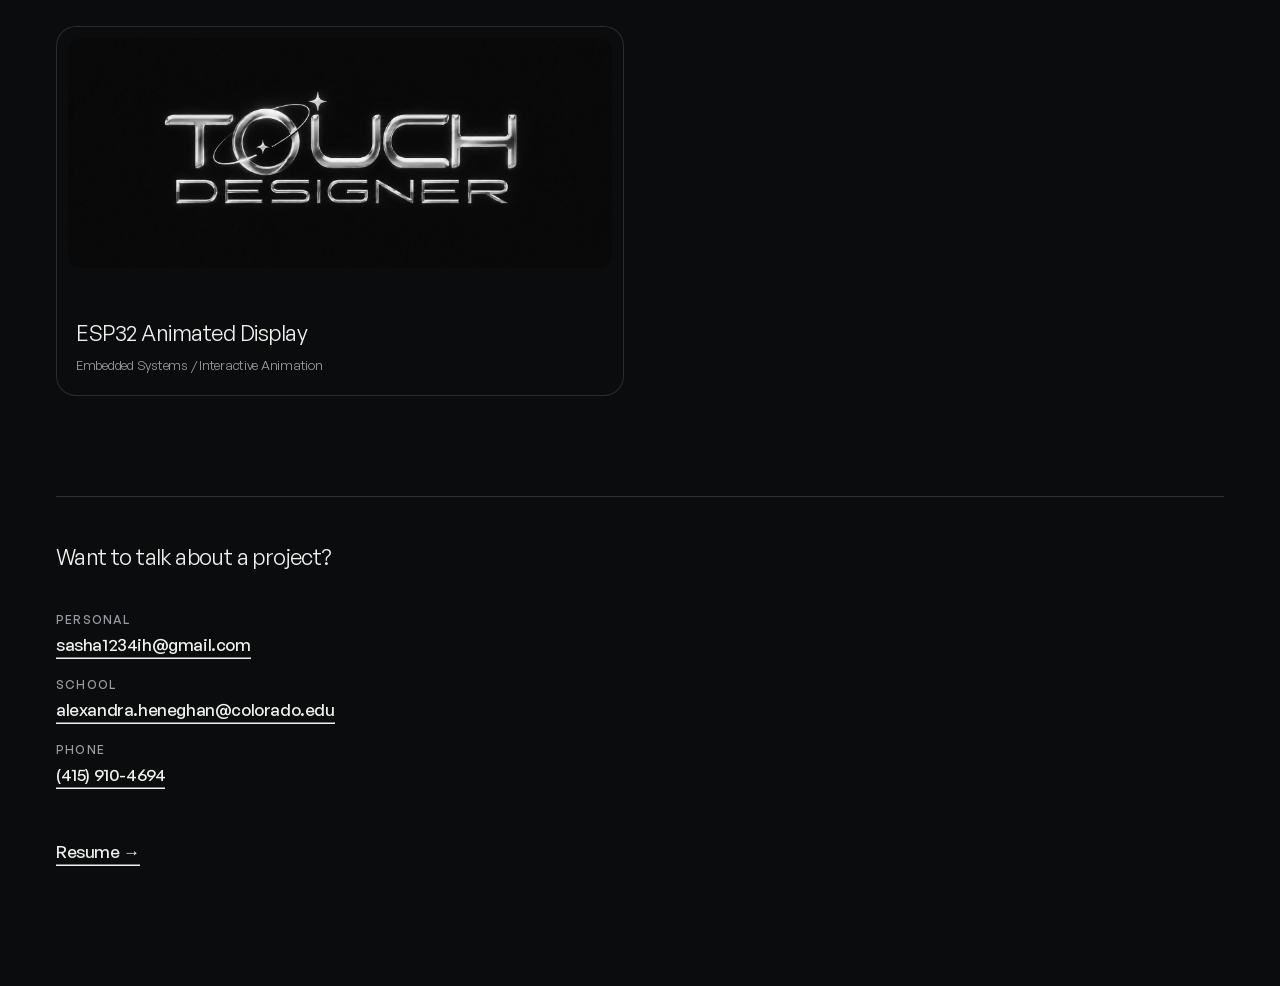
==== commit 92eb95dd: "Remove the contact form. Co-Authored-By: Claude Opus 5.5 <noreply@anthropic.com>" ====
--- a/index.html
+++ b/index.html
@@ -155,33 +155,6 @@
               <a class="contact-value" href="resume/">Resume →</a>
             </div>
           </div>
-          <form
-            class="contact-form"
-            action="https://formsubmit.co/sasha1234ih@gmail.com"
-            method="POST"
-          >
-            <p class="contact-kicker">Send a message</p>
-            <label class="field">
-              <span class="contact-kicker">Name</span>
-              <input type="text" name="name" autocomplete="name" required />
-            </label>
-            <label class="field">
-              <span class="contact-kicker">Email</span>
-              <input type="email" name="email" autocomplete="email" required />
-            </label>
-            <label class="field">
-              <span class="contact-kicker">Message</span>
-              <textarea name="message" rows="5" required></textarea>
-            </label>
-            <input type="hidden" name="_subject" value="New message from your portfolio" />
-            <input type="hidden" name="_template" value="table" />
-            <input type="hidden" name="_captcha" value="false" />
-            <input type="text" name="_honey" class="form-trap" tabindex="-1" autocomplete="off" aria-hidden="true" />
-            <div class="form-foot">
-              <button class="form-send" type="submit">Send Message</button>
-              <p class="form-status" role="status" aria-live="polite"></p>
-            </div>
-          </form>
         </div>
       </section>
     </div>
--- a/styles.css
+++ b/styles.css
@@ -1084,90 +1084,7 @@
   margin-top: 8px;
 }
 
-.contact-form {
-  flex: 1;
-  max-width: 560px;
-  margin-left: auto;
-  display: flex;
-  flex-direction: column;
-  gap: 20px;
-}
-
-.field {
-  display: flex;
-  flex-direction: column;
-  gap: 8px;
-}
-
-.field input,
-.field textarea {
-  width: 100%;
-  padding: 12px 14px;
-  border: 0;
-  border-radius: 6px;
-  background: var(--panel);
-  box-shadow: inset 0 0 0 1px var(--panel-line);
-  font: inherit;
-  font-size: 16px;
-  color: var(--ink);
-  resize: vertical;
-  transition: box-shadow 0.2s ease;
-}
-
-.field input:focus,
-.field textarea:focus {
-  outline: none;
-  box-shadow: inset 0 0 0 1px var(--ink);
-}
-
-.form-trap {
-  position: absolute;
-  left: -9999px;
-}
-
-.form-foot {
-  display: flex;
-  align-items: center;
-  gap: 20px;
-  flex-wrap: wrap;
-}
-
-.form-send {
-  padding: 12px 0;
-  border: 0;
-  background: none;
-  box-shadow: inset 0 -1px 0 var(--muted);
-  font: inherit;
-  font-size: 14px;
-  line-height: 16.8px;
-  font-weight: 500;
-  color: var(--ink);
-  cursor: pointer;
-  transition: box-shadow 0.25s ease;
-}
-
-.form-send:hover,
-.form-send:focus-visible {
-  box-shadow: inset 0 -1.5px 0 var(--ink);
-}
-
-.form-send:disabled {
-  color: var(--muted);
-  cursor: default;
-}
-
-.form-status {
-  font-size: 14px;
-  color: var(--muted);
-}
-
 @media (max-width: 809.98px) {
-  .contact-form {
-    width: 100%;
-    max-width: none;
-    margin-left: 0;
-  }
-
   .contact {
     gap: 32px;
     padding: 40px 0 80px;
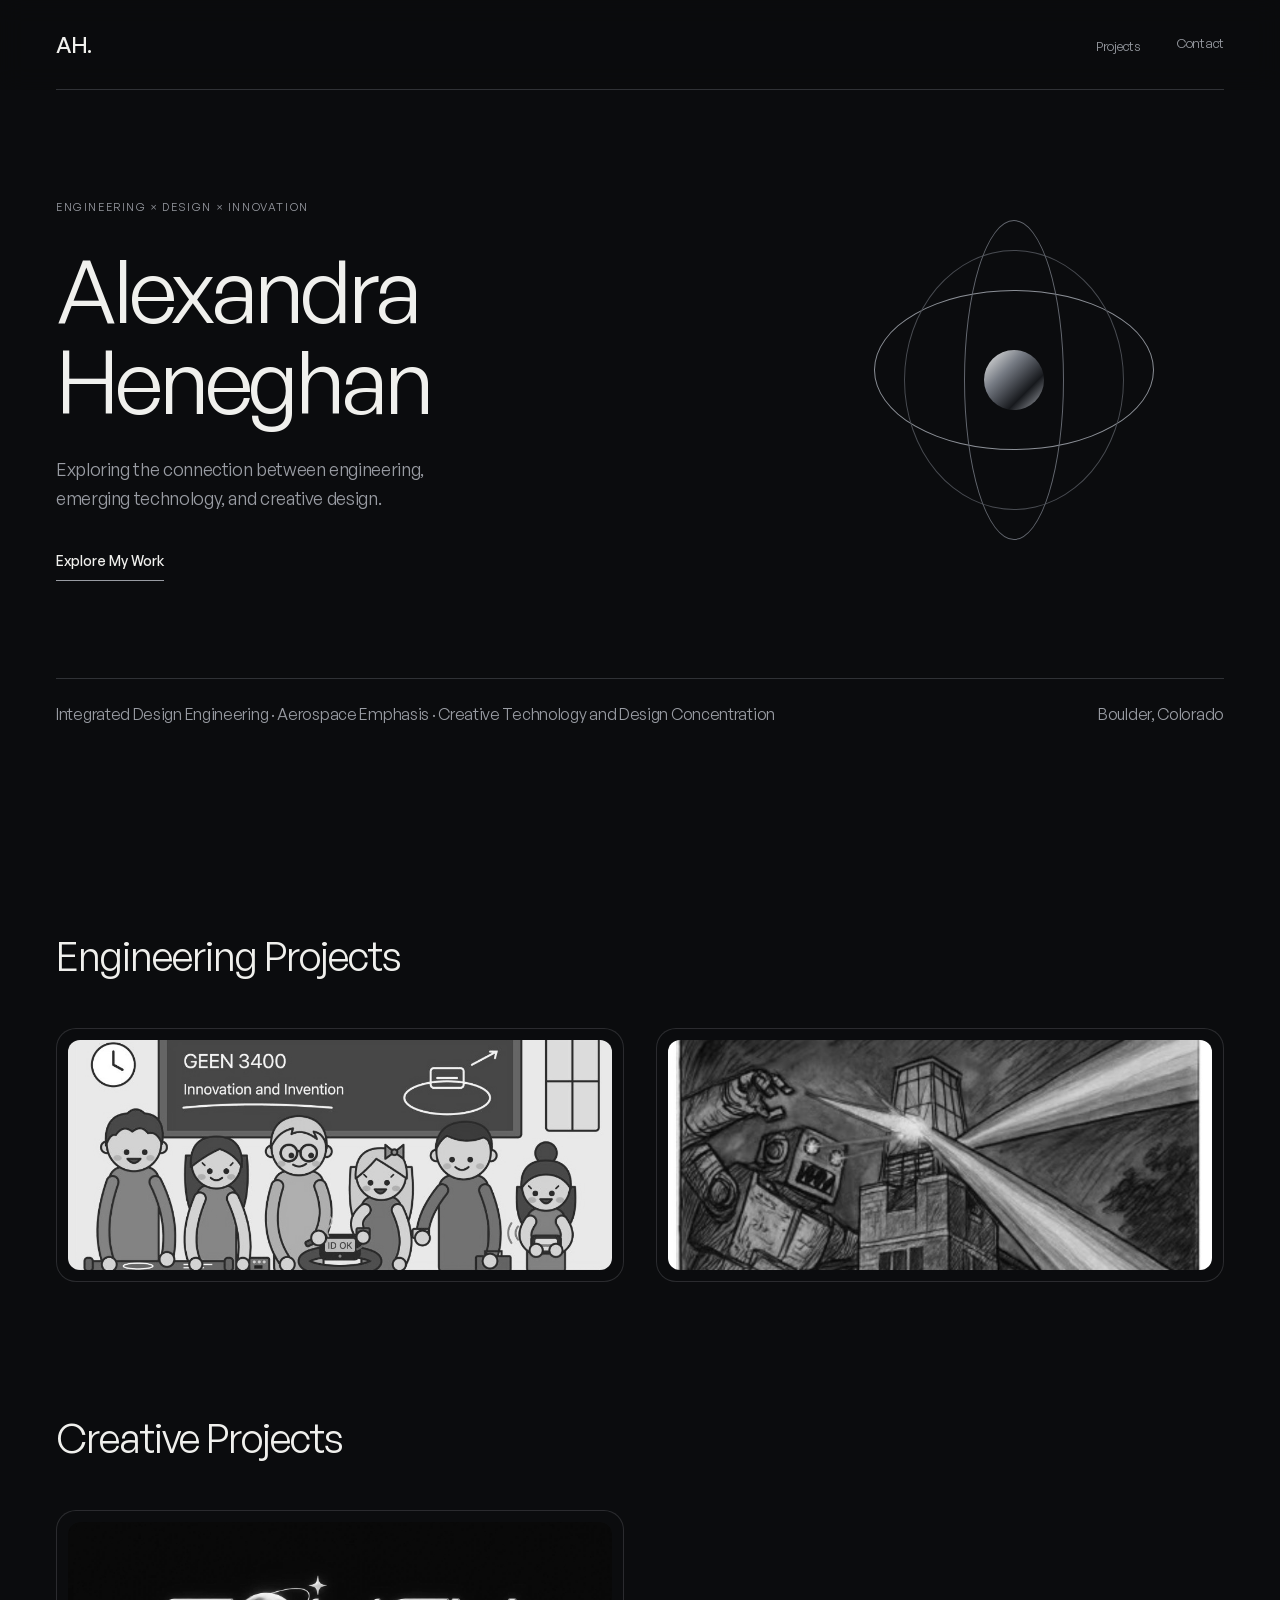
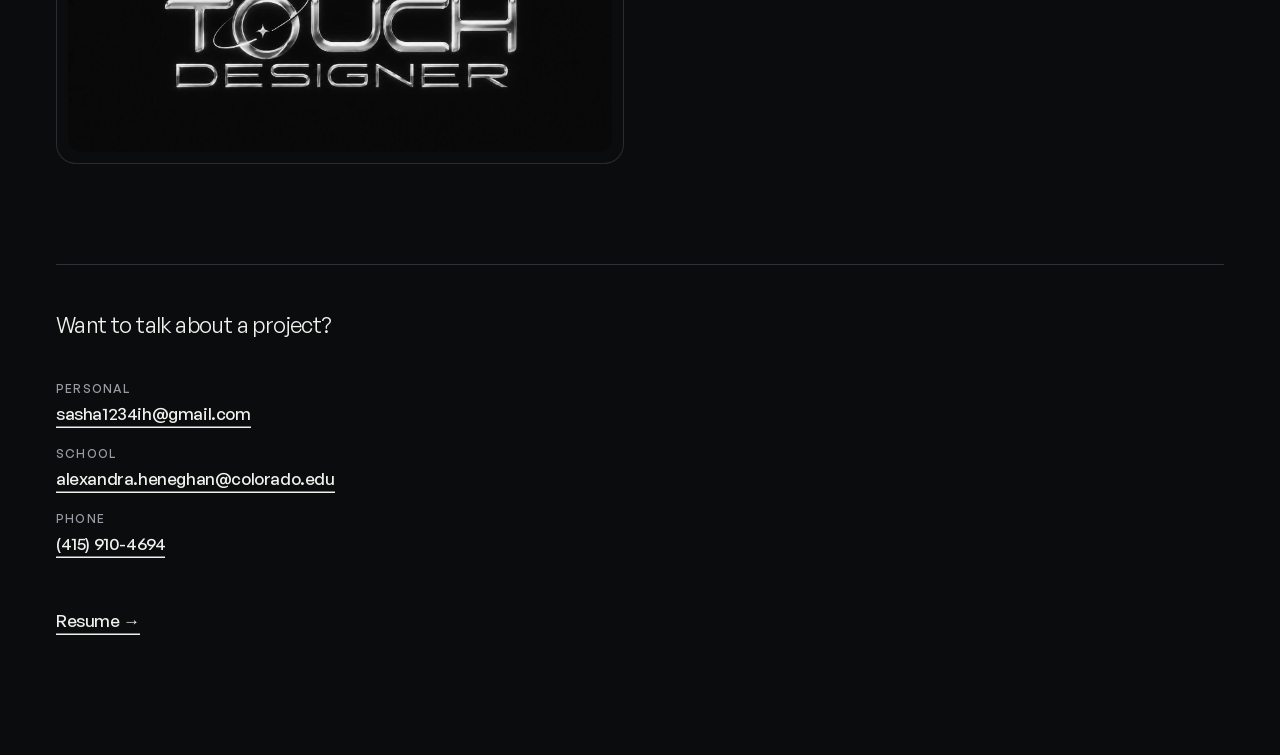
==== commit d1bb58a5: "Add a blue cursor, card hover fade and glow, the Projects menu name, and new degree wording. Co-Auth" ====
--- a/index.html
+++ b/index.html
@@ -4,12 +4,12 @@
     <meta charset="UTF-8" />
     <meta name="viewport" content="width=device-width, initial-scale=1" />
     <title>Alexandra Heneghan — Engineering &amp; Creative Technology</title>
-    <meta name="description" content="Aerospace engineering student at CU Boulder exploring the connection between engineering, emerging technology, and creative design." />
+    <meta name="description" content="Integrated Design Engineering student at CU Boulder exploring the connection between engineering, emerging technology, and creative design." />
     <link rel="canonical" href="https://sashahene.github.io/" />
     <meta property="og:type" content="website" />
     <meta property="og:site_name" content="Alexandra Heneghan" />
     <meta property="og:title" content="Alexandra Heneghan — Engineering &amp; Creative Technology" />
-    <meta property="og:description" content="Aerospace engineering student at CU Boulder exploring the connection between engineering, emerging technology, and creative design." />
+    <meta property="og:description" content="Integrated Design Engineering student at CU Boulder exploring the connection between engineering, emerging technology, and creative design." />
     <meta property="og:url" content="https://sashahene.github.io/" />
     <meta property="og:image" content="https://sashahene.github.io/images/og/home.jpg" />
     <meta property="og:image:width" content="1200" />
@@ -23,7 +23,7 @@
         <a class="logo" href="./">AH.</a>
         <div class="nav-links">
           <div class="nav-menu">
-            <a class="label nav-link" href="#work" aria-haspopup="true">Work</a>
+            <a class="label nav-link" href="#work" aria-haspopup="true">Projects</a>
             <ul class="nav-dropdown">
               <li>
                 <a href="projects/safety-bracelet/">
@@ -69,7 +69,7 @@
         </header>
 
         <div class="hero-foot">
-          <p class="label">Aerospace Engineering · Creative Technology and Design Minor · University of Colorado Boulder</p>
+          <p class="label">Integrated Design Engineering · Aerospace Emphasis · Creative Technology and Design Concentration</p>
           <p class="label">Boulder, Colorado</p>
         </div>
       </div>
@@ -85,9 +85,6 @@
               />
             </div>
             <div class="card-body">
-              <div class="card-row">
-                <p class="label card-cta">View Project</p>
-              </div>
               <h3>Safety Bracelet</h3>
               <p class="label">Product Innovation / Wearable Technology</p>
             </div>
@@ -101,9 +98,6 @@
               />
             </div>
             <div class="card-body">
-              <div class="card-row">
-                <p class="label card-cta">View Project</p>
-              </div>
               <h3>ATLAS Light Tower</h3>
               <p class="label">Interactive Design / Creative Technology</p>
             </div>
@@ -123,9 +117,6 @@
               />
             </div>
             <div class="card-body">
-              <div class="card-row">
-                <p class="label card-cta">View Project</p>
-              </div>
               <h3>ESP32 Animated Display</h3>
               <p class="label">Embedded Systems / Interactive Animation</p>
             </div>
--- a/styles.css
+++ b/styles.css
@@ -38,6 +38,15 @@
 
 html {
   background: var(--bg);
+  cursor: url("images/cursor/arrow.png") 8 8, auto;
+  cursor: image-set(url("images/cursor/arrow.png") 1x, url("images/cursor/arrow@2x.png") 2x) 8 8, auto;
+}
+
+/* Links and buttons keep a hand, with the same blue glow as the arrow. */
+a,
+button {
+  cursor: url("images/cursor/hand.png") 14 5, pointer;
+  cursor: image-set(url("images/cursor/hand.png") 1x, url("images/cursor/hand@2x.png") 2x) 14 5, pointer;
 }
 
 body {
@@ -346,10 +355,6 @@
   transition: box-shadow 0.3s ease;
 }
 
-a.card {
-  cursor: pointer;
-}
-
 .card-media {
   position: relative;
   height: 230px;
@@ -400,17 +405,6 @@
   padding: 12px 8px 8px;
 }
 
-.card-row {
-  display: flex;
-  align-items: center;
-  justify-content: flex-end;
-}
-
-.card-cta {
-  opacity: 0;
-  transition: opacity 0.3s ease;
-}
-
 .card h3 {
   font-size: 22px;
   line-height: 1.3;
@@ -418,12 +412,42 @@
   color: var(--ink);
 }
 
-.card:hover {
-  box-shadow: inset 0 0 0 1px var(--step-line);
-}
-
-.card:hover .card-cta {
-  opacity: 1;
+.card:hover,
+.card:focus-visible {
+  box-shadow:
+    inset 0 0 0 1px var(--panel-line),
+    0 0 24px rgba(90, 150, 255, 0.4),
+    0 0 70px rgba(90, 150, 255, 0.25);
+}
+
+/* With a mouse, the name stays hidden until the photo fades to black. Touch
+   screens can't hover, so they keep the name below the photo. */
+@media (hover: hover) {
+  .card {
+    position: relative;
+  }
+
+  .card-body {
+    position: absolute;
+    inset: 12px;
+    align-items: center;
+    justify-content: center;
+    padding: 24px;
+    border-radius: 12px;
+    background: rgba(0, 0, 0, 0.85);
+    text-align: center;
+    opacity: 0;
+    transition: opacity 0.35s ease;
+  }
+
+  .card-body .label {
+    display: none;
+  }
+
+  .card:hover .card-body,
+  .card:focus-visible .card-body {
+    opacity: 1;
+  }
 }
 
 .card:hover .card-media::before {
@@ -991,7 +1015,8 @@
 /* Projects without a page yet are listed but dimmed. */
 .nav-dropdown .is-soon {
   opacity: 0.45;
-  cursor: default;
+  cursor: url("images/cursor/arrow.png") 8 8, auto;
+  cursor: image-set(url("images/cursor/arrow.png") 1x, url("images/cursor/arrow@2x.png") 2x) 8 8, auto;
 }
 
 /* Home: contact */
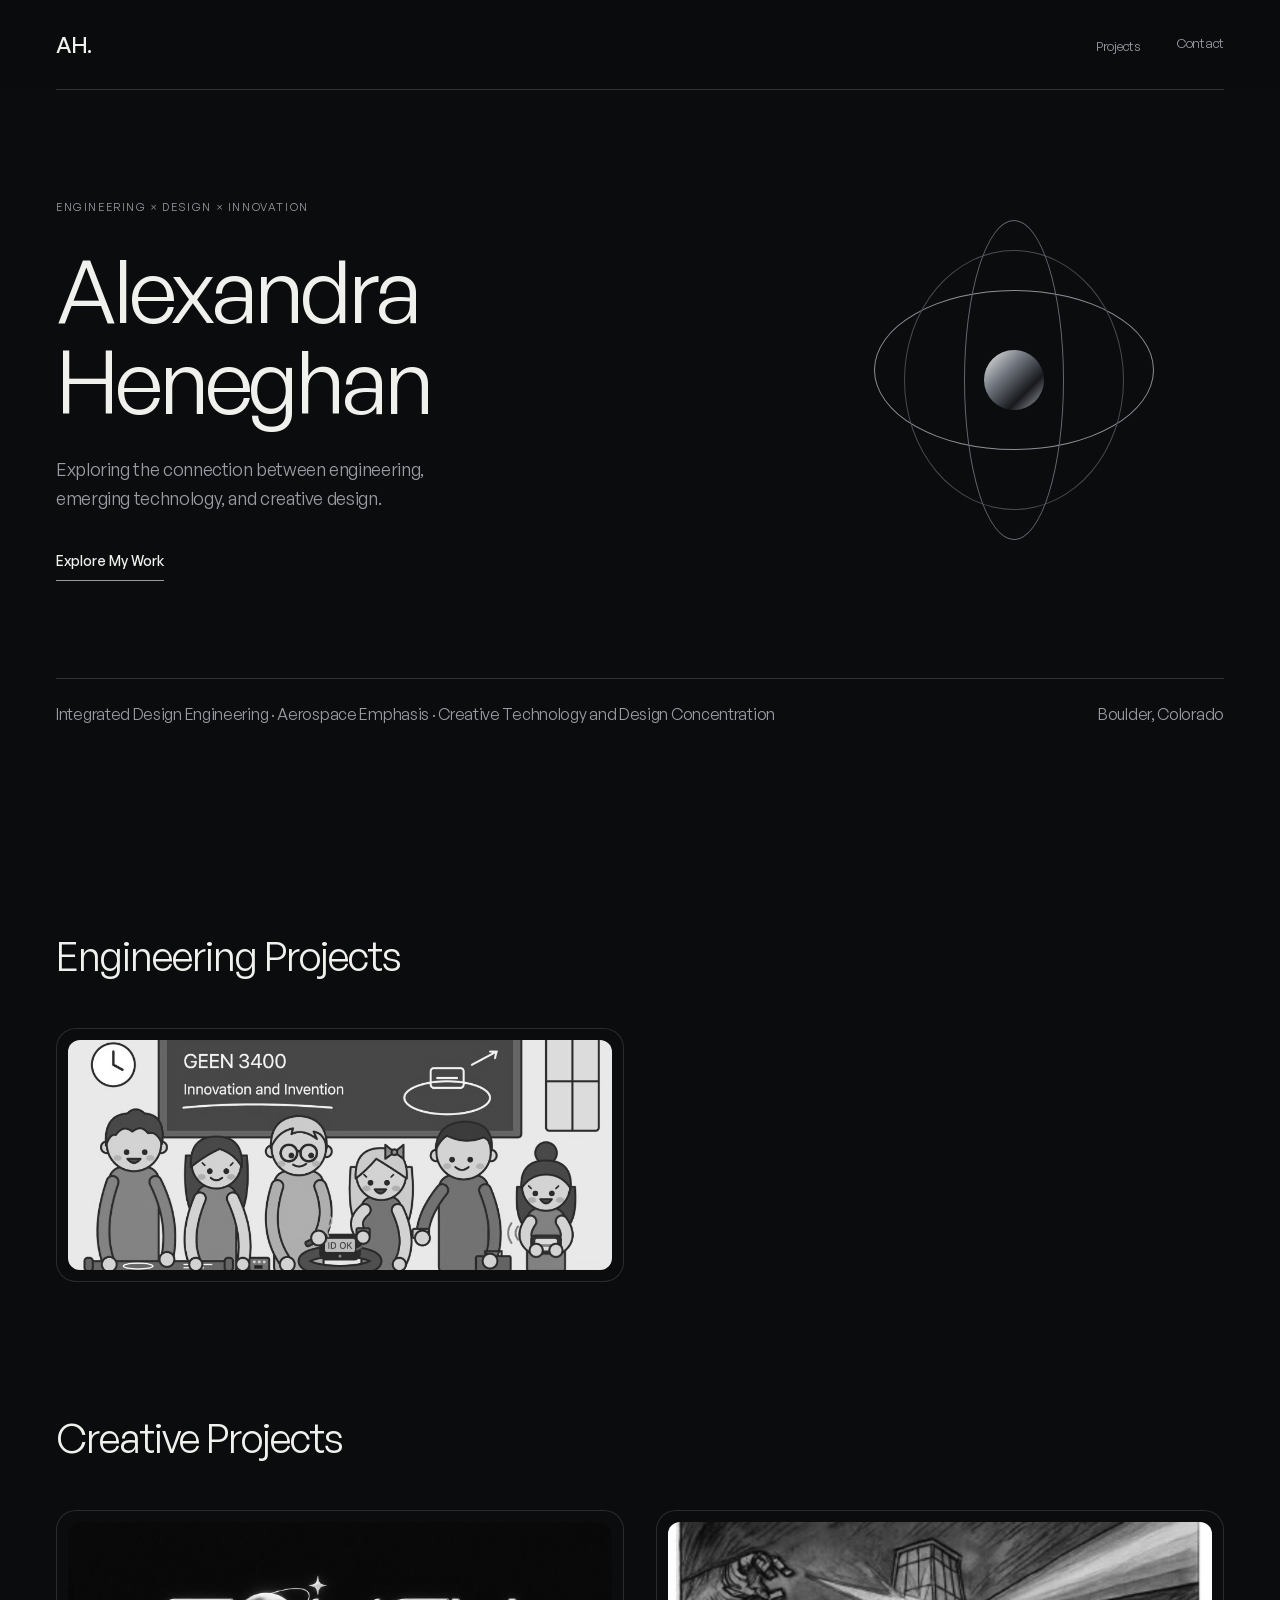
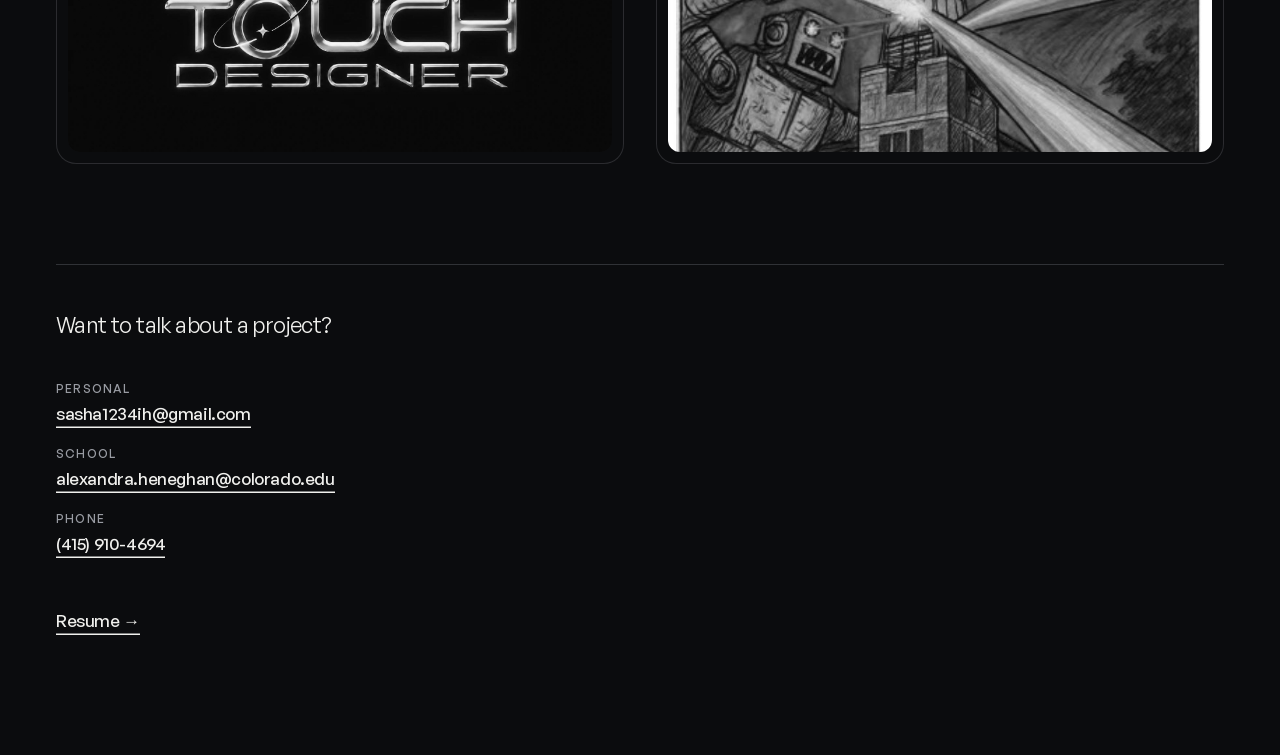
==== commit 83047537: "Redesign the ATLAS Light Tower page and move its card to Creative Projects. Co-Authored-By: Claude O" ====
--- a/index.html
+++ b/index.html
@@ -89,19 +89,6 @@
               <p class="label">Product Innovation / Wearable Technology</p>
             </div>
           </a>
-          <a class="card appear" href="projects/atlas-light-tower/">
-            <div class="card-media has-image">
-              <img
-                src="images/atlas-light-tower-poster.jpg"
-                alt="Hack the ATLAS Light Tower poster: a robot fires lasers at the ATLAS building's glass tower, splitting into a rainbow."
-                style="--focus: 50% 44%"
-              />
-            </div>
-            <div class="card-body">
-              <h3>ATLAS Light Tower</h3>
-              <p class="label">Interactive Design / Creative Technology</p>
-            </div>
-          </a>
         </div>
       </main>
 
@@ -119,6 +106,19 @@
             <div class="card-body">
               <h3>ESP32 Animated Display</h3>
               <p class="label">Embedded Systems / Interactive Animation</p>
+            </div>
+          </a>
+          <a class="card appear" href="projects/atlas-light-tower/">
+            <div class="card-media has-image">
+              <img
+                src="images/atlas-light-tower-poster.jpg"
+                alt="Hack the ATLAS Light Tower poster: a robot fires lasers at the ATLAS building's glass tower, splitting into a rainbow."
+                style="--focus: 50% 44%"
+              />
+            </div>
+            <div class="card-body">
+              <h3>ATLAS Light Tower</h3>
+              <p class="label">Interactive Design / Creative Technology</p>
             </div>
           </a>
         </div>
--- a/styles.css
+++ b/styles.css
@@ -664,6 +664,115 @@
 }
 
 /* Portrait phone video: shown whole at its natural shape, like the header image. */
+/* Light Tower: the project and poster up top, then the light show. */
+.tower-head {
+  padding-top: 24px;
+}
+
+.tower-intro {
+  display: flex;
+  flex-direction: column;
+  gap: 32px;
+}
+
+.tower-overview {
+  margin-top: 24px;
+}
+
+.tower-links {
+  display: flex;
+  flex-wrap: wrap;
+  gap: 12px;
+}
+
+.button-link {
+  padding: 12px 20px;
+  border-radius: 999px;
+  box-shadow: inset 0 0 0 1px var(--muted);
+  font-size: 15px;
+  font-weight: 500;
+  line-height: 1.2;
+  color: var(--ink);
+  transition: box-shadow 0.2s ease;
+}
+
+.button-link:hover,
+.button-link:focus-visible {
+  box-shadow: inset 0 0 0 1.5px var(--ink);
+}
+
+.tower-show {
+  display: flex;
+  flex-direction: column;
+  gap: 32px;
+}
+
+.tower-photo {
+  display: block;
+  width: 100%;
+  height: auto;
+  border-radius: 20px;
+}
+
+.tower-facts {
+  display: flex;
+  flex-direction: column;
+  margin: 0;
+}
+
+.tower-facts > div {
+  display: grid;
+  grid-template-columns: 96px minmax(0, 1fr);
+  gap: 16px;
+  align-items: baseline;
+  padding: 20px 0;
+  box-shadow: inset 0 1px 0 var(--rule);
+}
+
+.tower-facts dd {
+  margin: 0;
+  font-size: 18px;
+  line-height: 1.6;
+  color: var(--ink);
+}
+
+@media (min-width: 1200px) {
+  .tower-head {
+    flex-direction: row;
+    align-items: flex-start;
+    gap: 64px;
+  }
+
+  .tower-intro {
+    flex: 1;
+    min-width: 0;
+  }
+
+  .tower-head .render-link {
+    flex: none;
+  }
+
+  .tower-show {
+    flex-direction: row;
+    align-items: flex-start;
+    gap: 64px;
+  }
+
+  .tower-show .tower-video {
+    flex: none;
+  }
+
+  .tower-show .tower-photo {
+    flex: none;
+    width: 62%;
+  }
+
+  .tower-details {
+    flex: 1;
+    min-width: 0;
+  }
+}
+
 .tower-video {
   display: block;
   align-self: flex-start;
@@ -937,6 +1046,8 @@
 }
 
 .pitch-link {
+  font-size: 16px;
+  line-height: 1.6;
   transition: color 0.2s ease;
 }
 
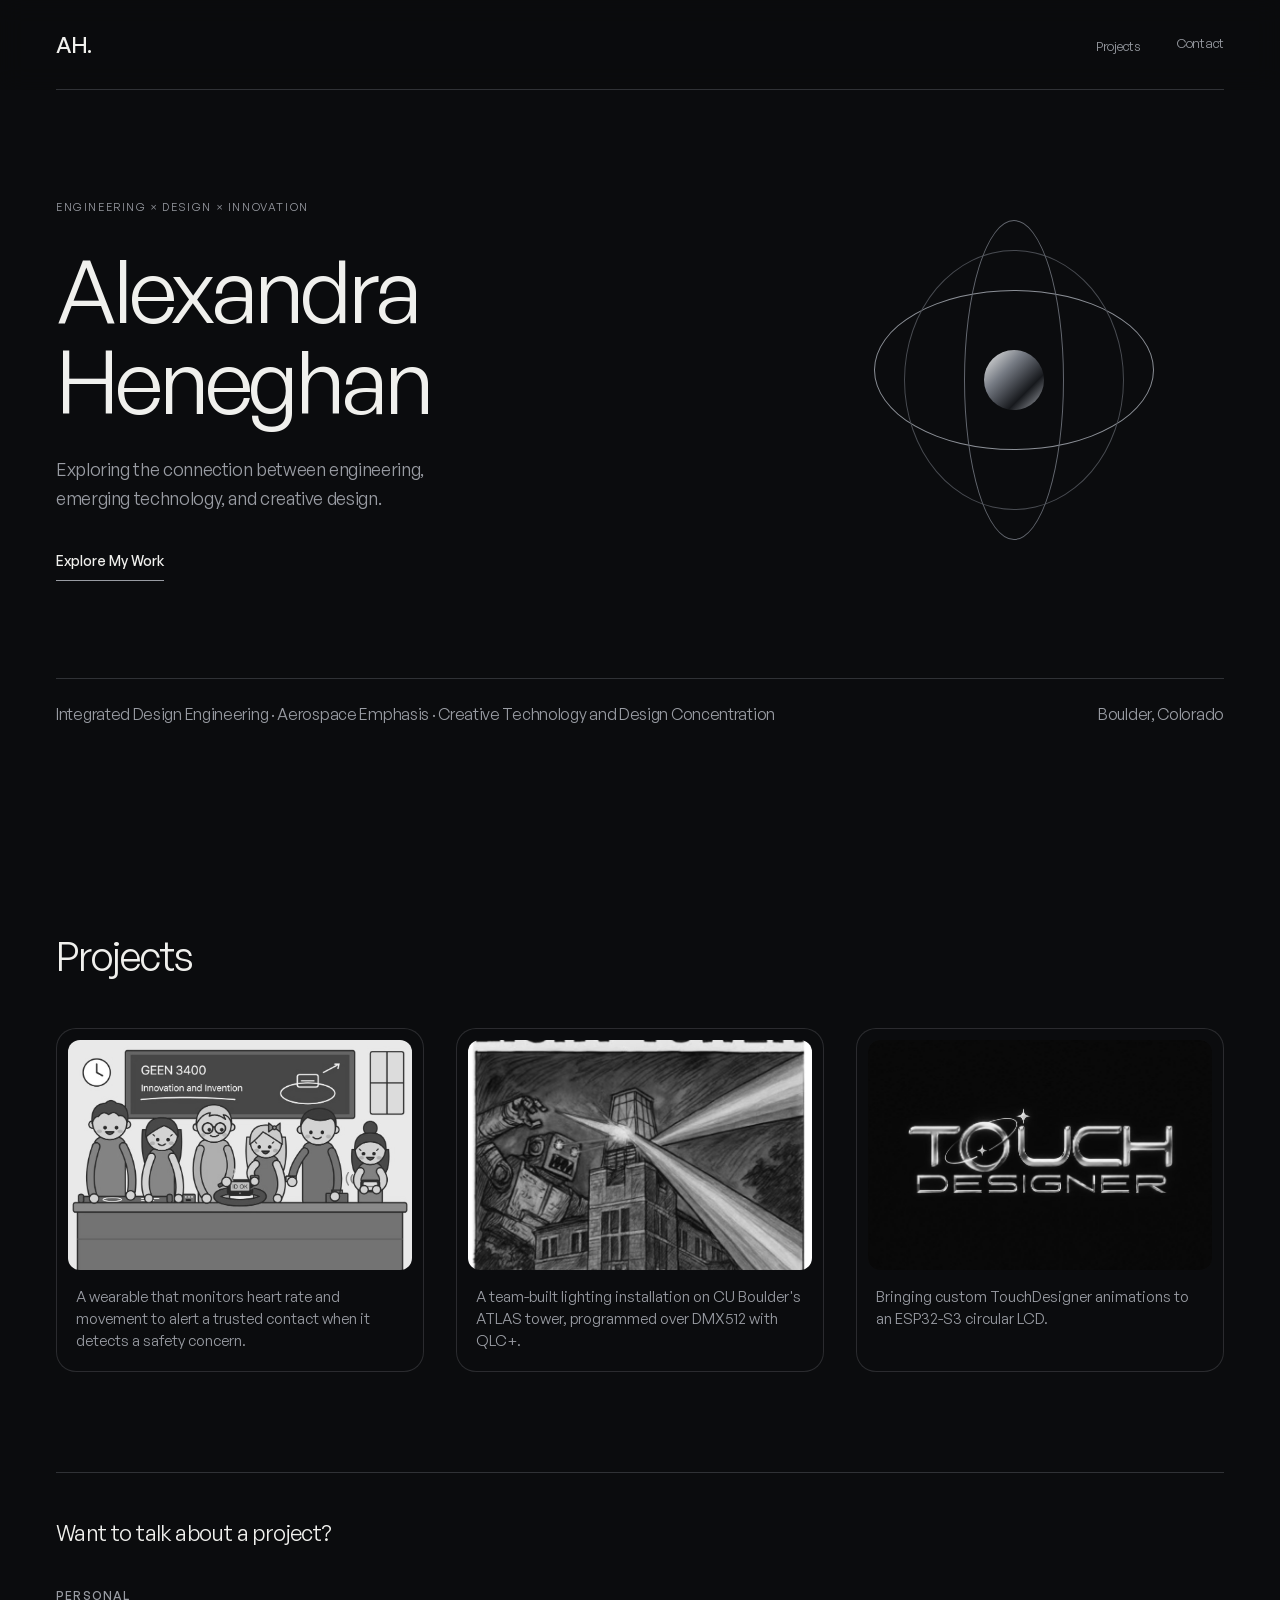
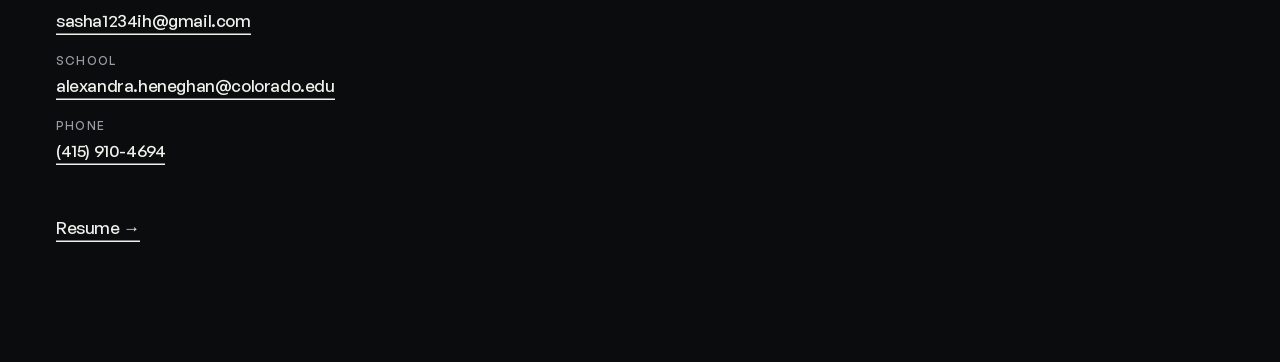
==== commit dd83d2a1: "Combine the homepage into one Projects section with card descriptions. Co-Authored-By: Claude Opus 5" ====
--- a/index.html
+++ b/index.html
@@ -75,7 +75,7 @@
       </div>
 
       <main class="wrap projects" id="work">
-        <h2 class="heading">Engineering Projects</h2>
+        <h2 class="heading">Projects</h2>
         <div class="project-grid">
           <a class="card appear" href="projects/safety-bracelet/">
             <div class="card-media has-image">
@@ -88,25 +88,7 @@
               <h3>Safety Bracelet</h3>
               <p class="label">Product Innovation / Wearable Technology</p>
             </div>
-          </a>
-        </div>
-      </main>
-
-      <section class="wrap projects" id="creative">
-        <h2 class="heading">Creative Projects</h2>
-        <div class="project-grid">
-          <a class="card appear" href="projects/esp32-animated-display/">
-            <div class="card-media has-image">
-              <img
-                src="images/esp32-touchdesigner-title.jpg"
-                alt="TouchDesigner title in glowing pink chrome lettering, with a ringed planet around the O."
-                style="--focus: 50% 50%"
-              />
-            </div>
-            <div class="card-body">
-              <h3>ESP32 Animated Display</h3>
-              <p class="label">Embedded Systems / Interactive Animation</p>
-            </div>
+            <p class="card-desc">A wearable that monitors heart rate and movement to alert a trusted contact when it detects a safety concern.</p>
           </a>
           <a class="card appear" href="projects/atlas-light-tower/">
             <div class="card-media has-image">
@@ -120,9 +102,24 @@
               <h3>ATLAS Light Tower</h3>
               <p class="label">Interactive Design / Creative Technology</p>
             </div>
+            <p class="card-desc">A team-built lighting installation on CU Boulder's ATLAS tower, programmed over DMX512 with QLC+.</p>
+          </a>
+          <a class="card appear" href="projects/esp32-animated-display/">
+            <div class="card-media has-image">
+              <img
+                src="images/esp32-touchdesigner-title.jpg"
+                alt="TouchDesigner title in glowing pink chrome lettering, with a ringed planet around the O."
+                style="--focus: 50% 50%"
+              />
+            </div>
+            <div class="card-body">
+              <h3>ESP32 Animated Display</h3>
+              <p class="label">Embedded Systems / Interactive Animation</p>
+            </div>
+            <p class="card-desc">Bringing custom TouchDesigner animations to an ESP32-S3 circular LCD.</p>
           </a>
         </div>
-      </section>
+      </main>
 
       <section class="wrap contact" id="contact">
         <div class="contact-body appear">
--- a/styles.css
+++ b/styles.css
@@ -339,7 +339,7 @@
 
 .project-grid {
   display: grid;
-  grid-template-columns: repeat(2, minmax(0, 1fr));
+  grid-template-columns: repeat(3, minmax(0, 1fr));
   gap: 40px 32px;
 }
 
@@ -405,6 +405,13 @@
   padding: 12px 8px 8px;
 }
 
+.card-desc {
+  padding: 4px 8px 8px;
+  font-size: 15px;
+  line-height: 1.45;
+  color: var(--muted);
+}
+
 .card h3 {
   font-size: 22px;
   line-height: 1.3;
@@ -429,7 +436,9 @@
 
   .card-body {
     position: absolute;
-    inset: 12px;
+    inset: 12px 12px auto;
+    height: 230px;
+    box-sizing: border-box;
     align-items: center;
     justify-content: center;
     padding: 24px;
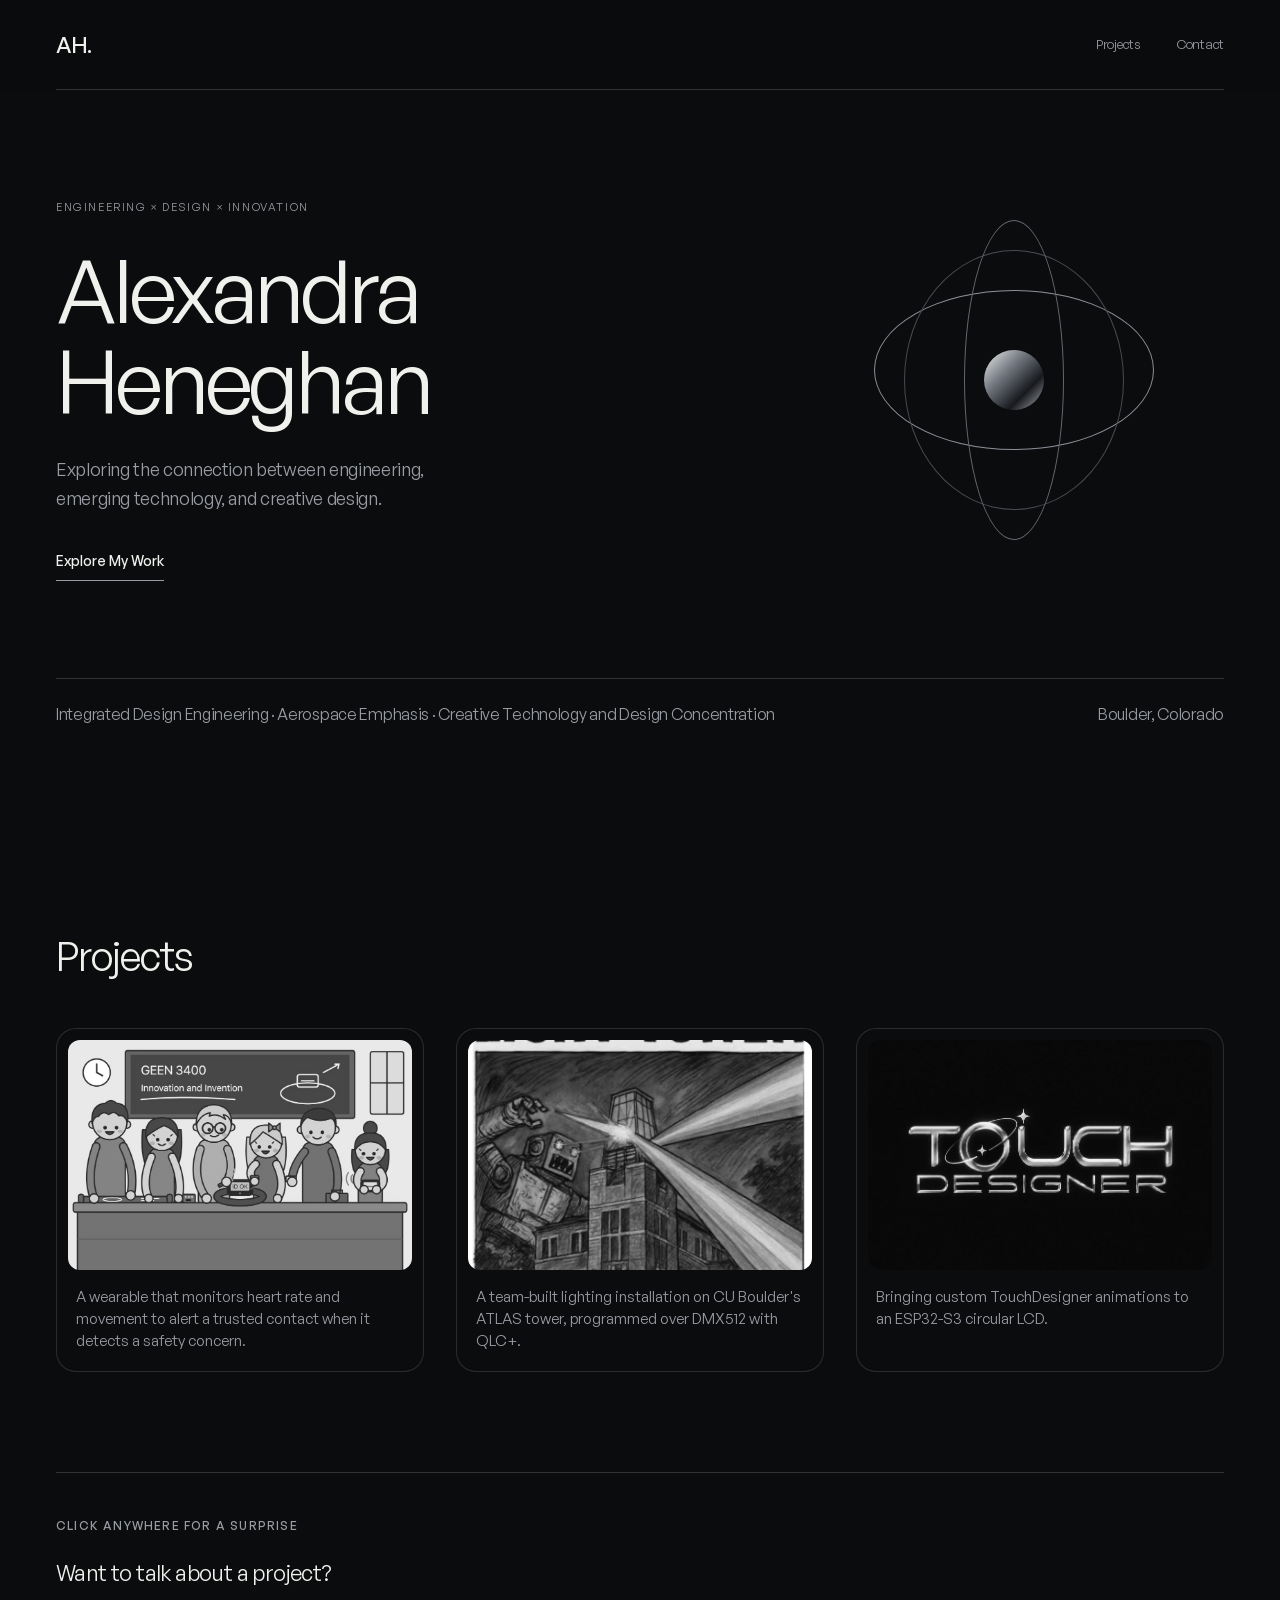
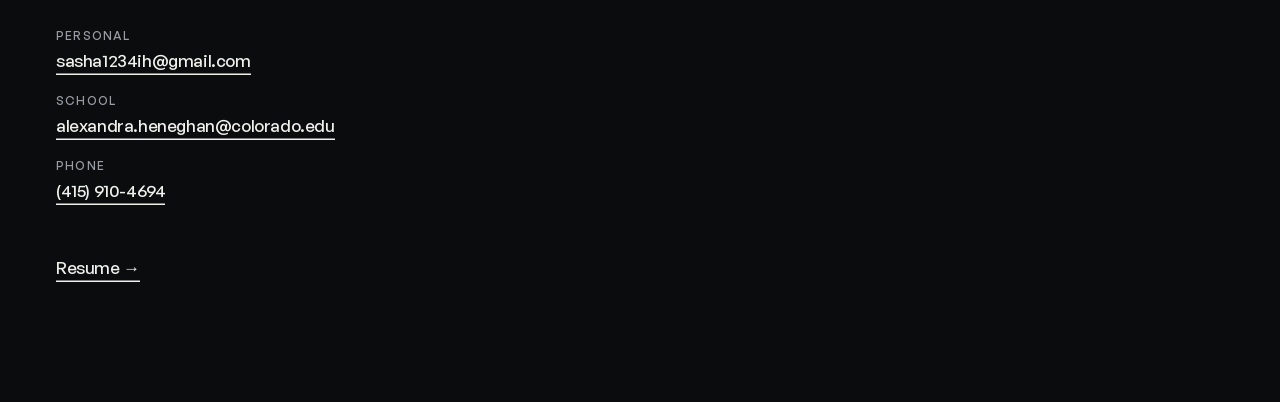
==== commit c07f6033: "Bloom a pixelated flower on each click in the contact section. Clicks cycle through a dahlia, a rose" ====
--- a/index.html
+++ b/index.html
@@ -124,6 +124,7 @@
       <section class="wrap contact" id="contact">
         <div class="contact-body appear">
           <div class="contact-details">
+            <p class="contact-kicker">Click anywhere for a surprise</p>
             <h3 class="contact-title">Want to talk about a project?</h3>
             <dl class="contact-list">
               <div>
@@ -147,5 +148,6 @@
       </section>
     </div>
     <script src="main.js"></script>
+    <script src="flower.js"></script>
   </body>
 </html>
--- a/styles.css
+++ b/styles.css
@@ -384,8 +384,9 @@
   object-fit: cover;
   /* Each card can pick which part of its image to keep in view. */
   object-position: var(--focus, 50% 20%);
-  filter: grayscale(1);
-  transition: transform 0.4s ease;
+  transition:
+    transform 0.4s ease,
+    filter 0.6s ease;
 }
 
 .card:hover .card-media img {
@@ -421,17 +422,24 @@
 
 .card:hover,
 .card:focus-visible {
-  box-shadow:
-    inset 0 0 0 1px var(--panel-line),
-    0 0 24px rgba(90, 150, 255, 0.4),
-    0 0 70px rgba(90, 150, 255, 0.25);
-}
-
-/* With a mouse, the name stays hidden until the photo fades to black. Touch
-   screens can't hover, so they keep the name below the photo. */
+  box-shadow: inset 0 0 0 1px var(--step-line);
+}
+
+/* With a mouse, photos stay gray until hover, then bloom into color with the
+   name over them. Touch screens can't hover, so they keep the color and show
+   the name below the photo. */
 @media (hover: hover) {
   .card {
     position: relative;
+  }
+
+  .card-media img {
+    filter: grayscale(1);
+  }
+
+  .card:hover .card-media img,
+  .card:focus-visible .card-media img {
+    filter: grayscale(0);
   }
 
   .card-body {
@@ -439,12 +447,10 @@
     inset: 12px 12px auto;
     height: 230px;
     box-sizing: border-box;
-    align-items: center;
-    justify-content: center;
-    padding: 24px;
+    justify-content: flex-end;
+    padding: 20px;
     border-radius: 12px;
-    background: rgba(0, 0, 0, 0.85);
-    text-align: center;
+    background: linear-gradient(to top, rgba(0, 0, 0, 0.8), rgba(0, 0, 0, 0) 55%);
     opacity: 0;
     transition: opacity 0.35s ease;
   }
@@ -485,14 +491,7 @@
   display: flex;
   flex-direction: column;
   gap: 32px;
-}
-
-.back {
-  transition: color 0.2s ease;
-}
-
-.back:hover {
-  color: var(--ink);
+  padding-top: 24px;
 }
 
 .meta {
@@ -674,10 +673,6 @@
 
 /* Portrait phone video: shown whole at its natural shape, like the header image. */
 /* Light Tower: the project and poster up top, then the light show. */
-.tower-head {
-  padding-top: 24px;
-}
-
 .tower-intro {
   display: flex;
   flex-direction: column;
@@ -1068,6 +1063,10 @@
 
 .nav-menu {
   position: relative;
+}
+
+.nav-menu > .nav-link {
+  display: block;
 }
 
 .nav-dropdown {
@@ -1157,7 +1156,31 @@
   box-shadow: inset 0 1px 0 var(--rule);
 }
 
+/* Behind the contact details, so the text and links stay readable. */
+.flower-field {
+  position: absolute;
+  left: 0;
+  z-index: 1;
+  width: 100%;
+  overflow: hidden;
+  pointer-events: none;
+}
+
+.flower {
+  position: absolute;
+  width: 80px;
+  height: 80px;
+  image-rendering: pixelated;
+  transition: opacity 2.5s linear;
+}
+
+.flower.is-fading {
+  opacity: 0;
+}
+
 .contact-body {
+  position: relative;
+  z-index: 2;
   display: flex;
   align-items: flex-start;
   gap: 80px;
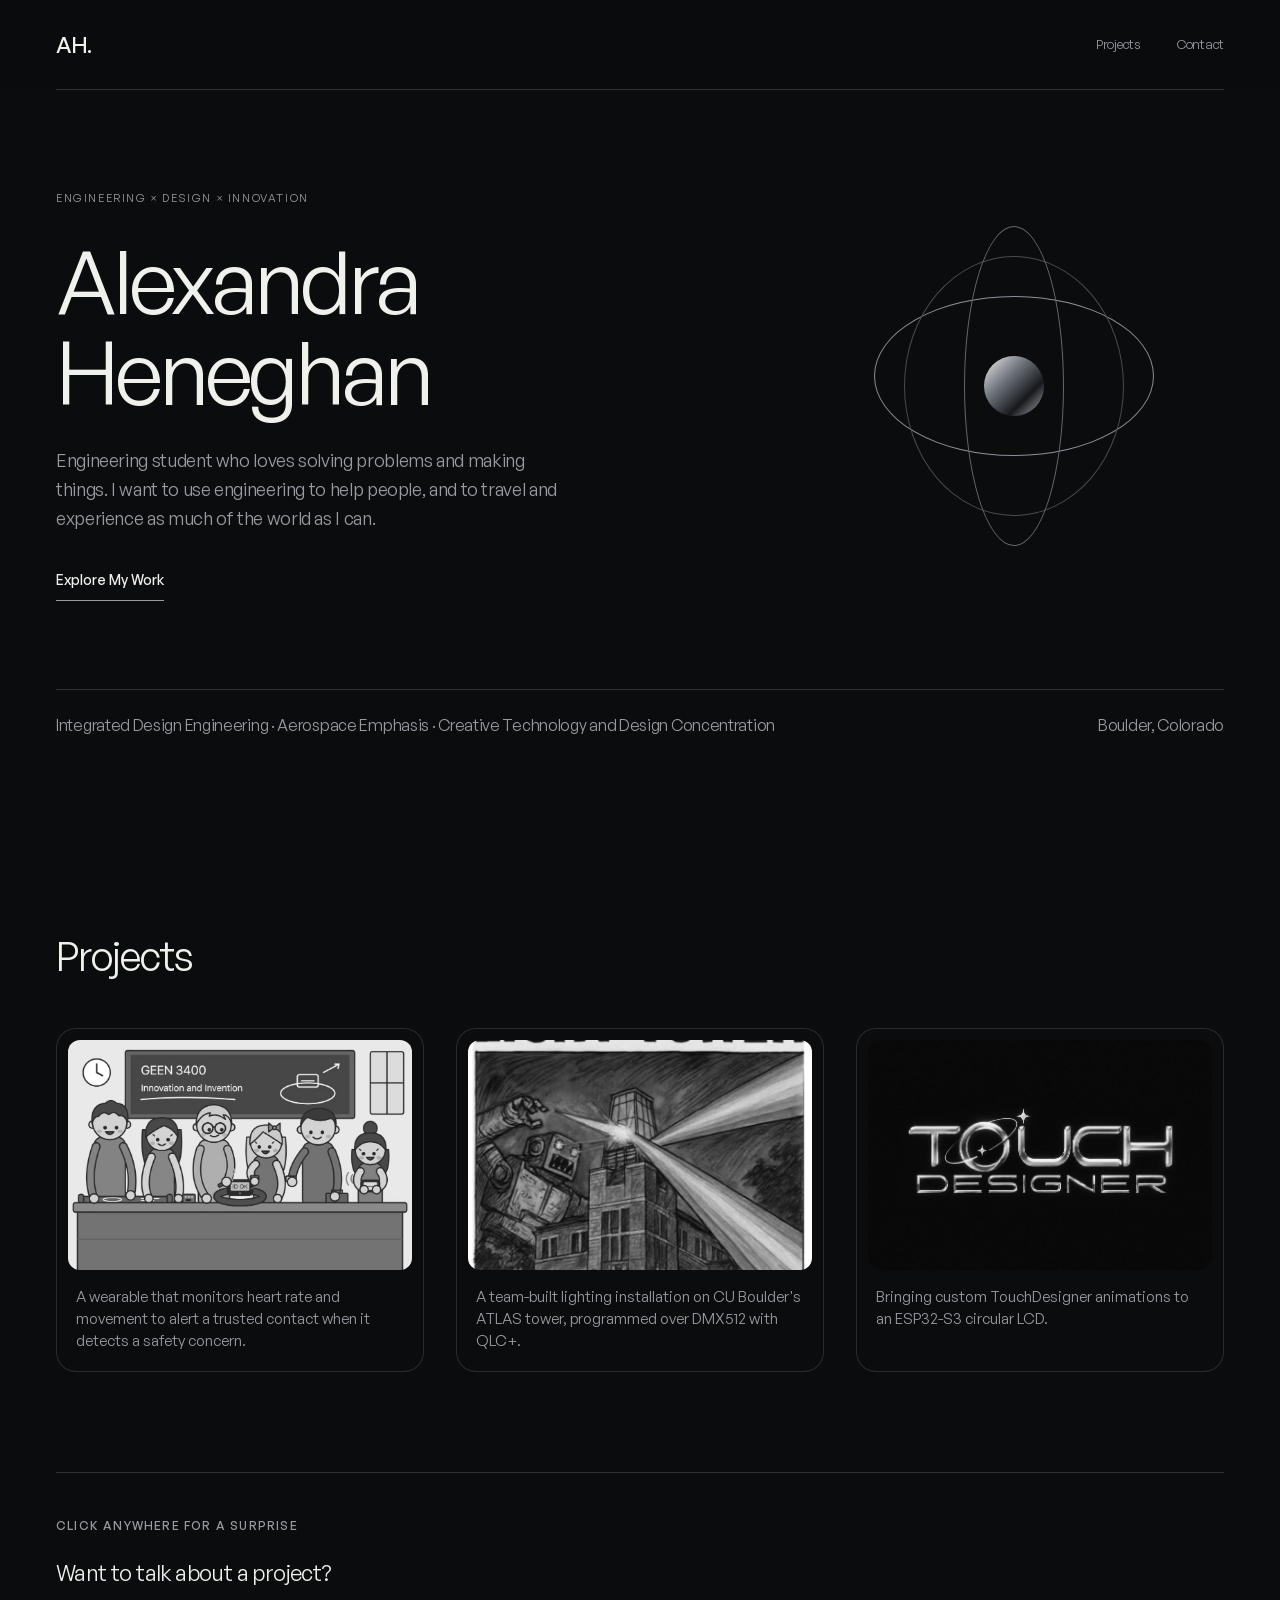
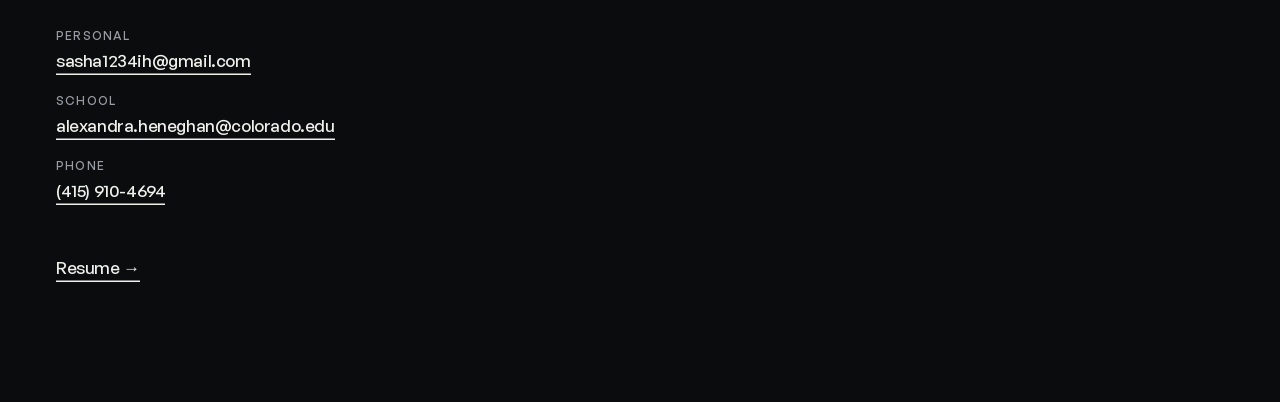
==== commit 2d4657de: "Rewrite the hero line to say who I am and what I want to do. Co-Authored-By: Claude Opus 5.5 <norepl" ====
--- a/index.html
+++ b/index.html
@@ -53,8 +53,9 @@
             <p class="eyebrow">ENGINEERING × DESIGN × INNOVATION</p>
             <h1 class="display">Alexandra Heneghan</h1>
             <p class="lede">
-              Exploring the connection between engineering, emerging
-              technology, and creative design.
+              Engineering student who loves solving problems and making things.
+              I want to use engineering to help people, and to travel and
+              experience as much of the world as I can.
             </p>
             <a class="explore" href="#work">Explore My Work</a>
           </div>
--- a/styles.css
+++ b/styles.css
@@ -216,7 +216,7 @@
 }
 
 .hero-copy .lede {
-  max-width: 440px;
+  max-width: 520px;
 }
 
 .explore {
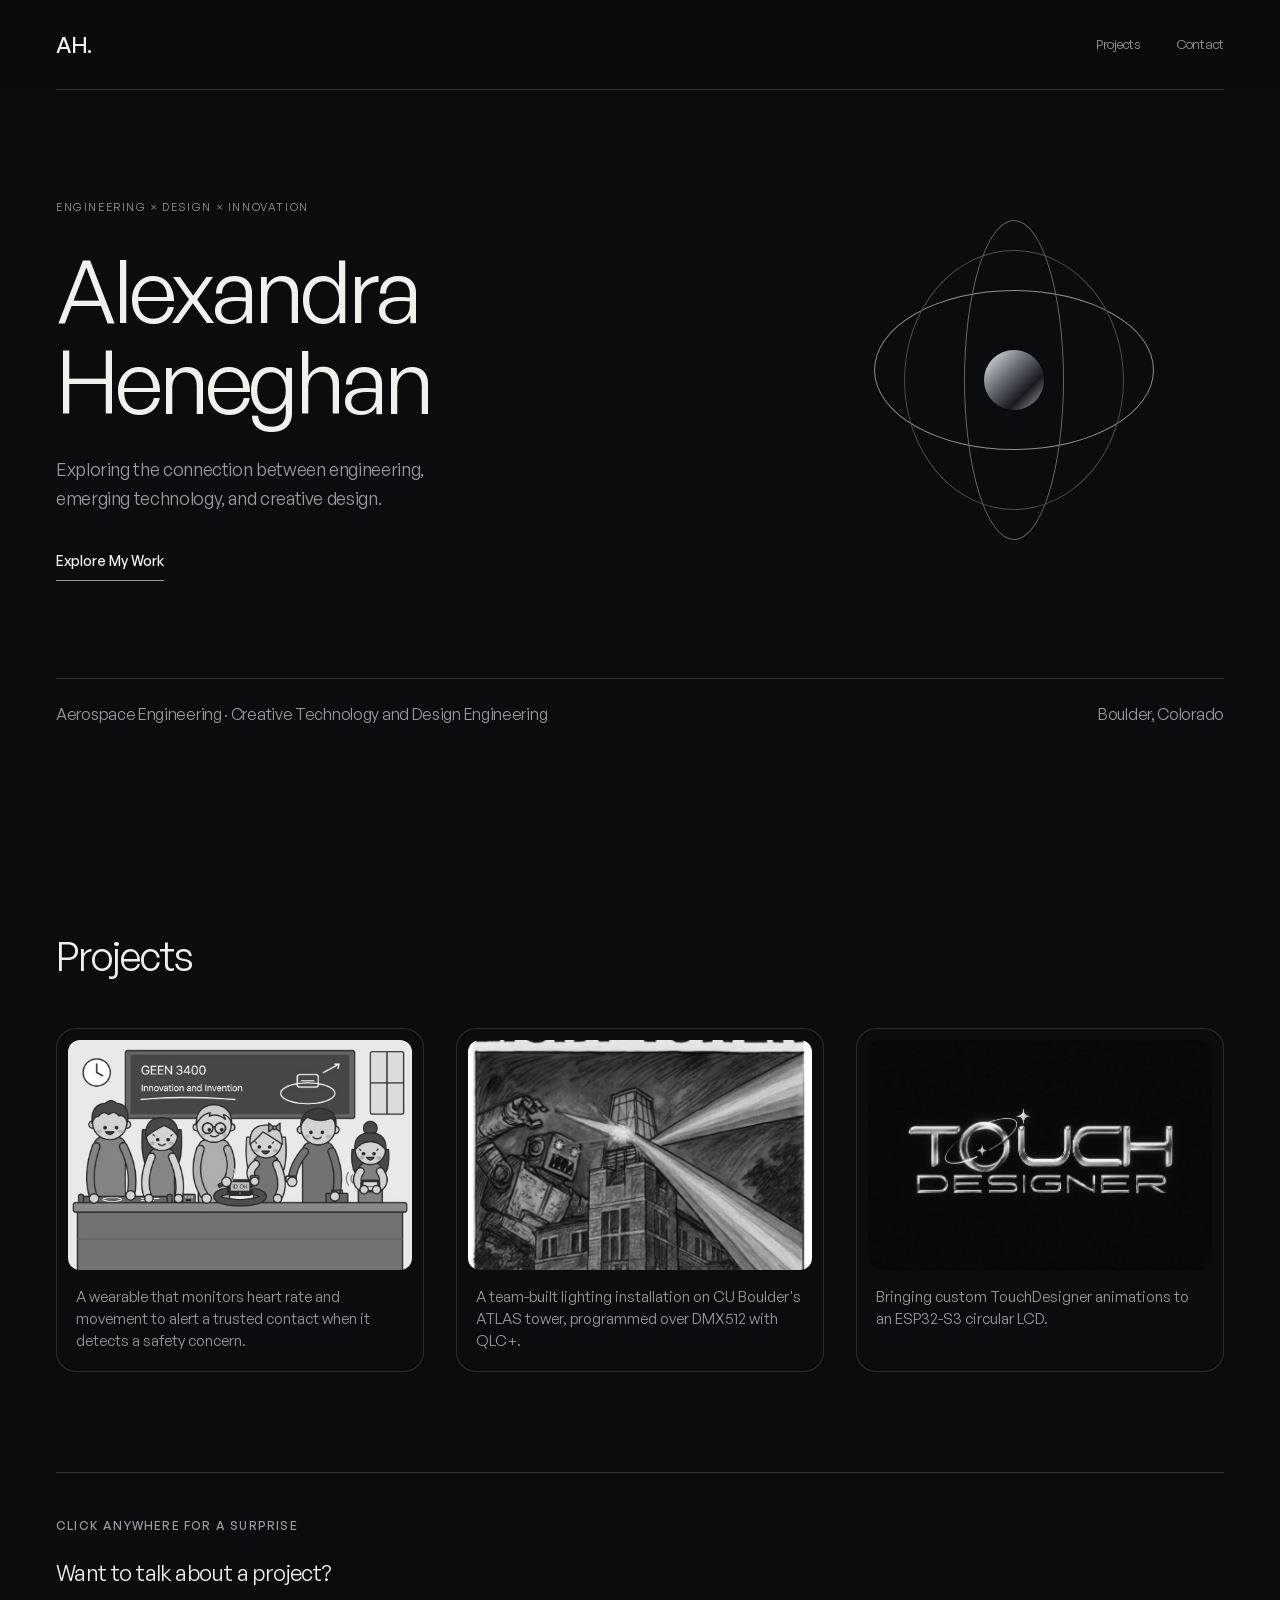
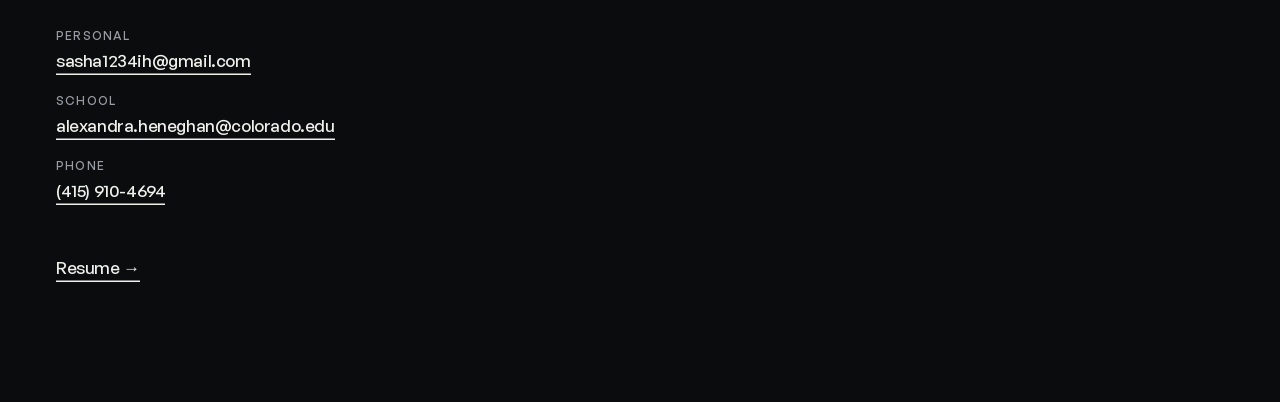
==== commit f470b53a: "Add the Clēar expo poster, known limitations and a simple pull-apart model. Also restore the origina" ====
--- a/index.html
+++ b/index.html
@@ -53,9 +53,8 @@
             <p class="eyebrow">ENGINEERING × DESIGN × INNOVATION</p>
             <h1 class="display">Alexandra Heneghan</h1>
             <p class="lede">
-              Engineering student who loves solving problems and making things.
-              I want to use engineering to help people, and to travel and
-              experience as much of the world as I can.
+              Exploring the connection between engineering, emerging
+              technology, and creative design.
             </p>
             <a class="explore" href="#work">Explore My Work</a>
           </div>
@@ -70,7 +69,7 @@
         </header>
 
         <div class="hero-foot">
-          <p class="label">Integrated Design Engineering · Aerospace Emphasis · Creative Technology and Design Concentration</p>
+          <p class="label">Aerospace Engineering · Creative Technology and Design Engineering</p>
           <p class="label">Boulder, Colorado</p>
         </div>
       </div>
--- a/styles.css
+++ b/styles.css
@@ -216,7 +216,7 @@
 }
 
 .hero-copy .lede {
-  max-width: 520px;
+  max-width: 440px;
 }
 
 .explore {
@@ -817,6 +817,74 @@
   aspect-ratio: 16 / 9;
   border-radius: 20px;
   background: #000;
+}
+
+.subheading {
+  font-size: 22px;
+  font-weight: 400;
+  line-height: 1.2;
+  letter-spacing: -0.6px;
+  color: var(--ink);
+}
+
+.limits {
+  display: flex;
+  flex-direction: column;
+  gap: 24px;
+  max-width: 760px;
+  margin: -12px 0 0;
+  padding: 0 0 0 20px;
+  list-style: disc;
+  color: var(--muted);
+}
+
+.limits li > .lede {
+  margin-top: 6px;
+}
+
+.limits li::marker {
+  color: var(--ink);
+}
+
+.limit-title {
+  font-size: 18px;
+  font-weight: 500;
+  line-height: 1.4;
+  color: var(--ink);
+}
+
+.simple-model {
+  display: flex;
+  flex-direction: column;
+  gap: 12px;
+  max-width: 640px;
+  margin: 8px 0 0;
+}
+
+.simple-model iframe {
+  display: block;
+  width: 100%;
+  height: 420px;
+  border: 0;
+}
+
+.expo-poster {
+  display: flex;
+  flex-direction: column;
+  gap: 12px;
+  margin: 0;
+}
+
+.expo-poster img {
+  display: block;
+  width: 100%;
+  height: auto;
+  border-radius: 20px;
+  transition: opacity 0.2s ease;
+}
+
+.expo-poster a:hover img {
+  opacity: 0.9;
 }
 
 .pitch iframe {
